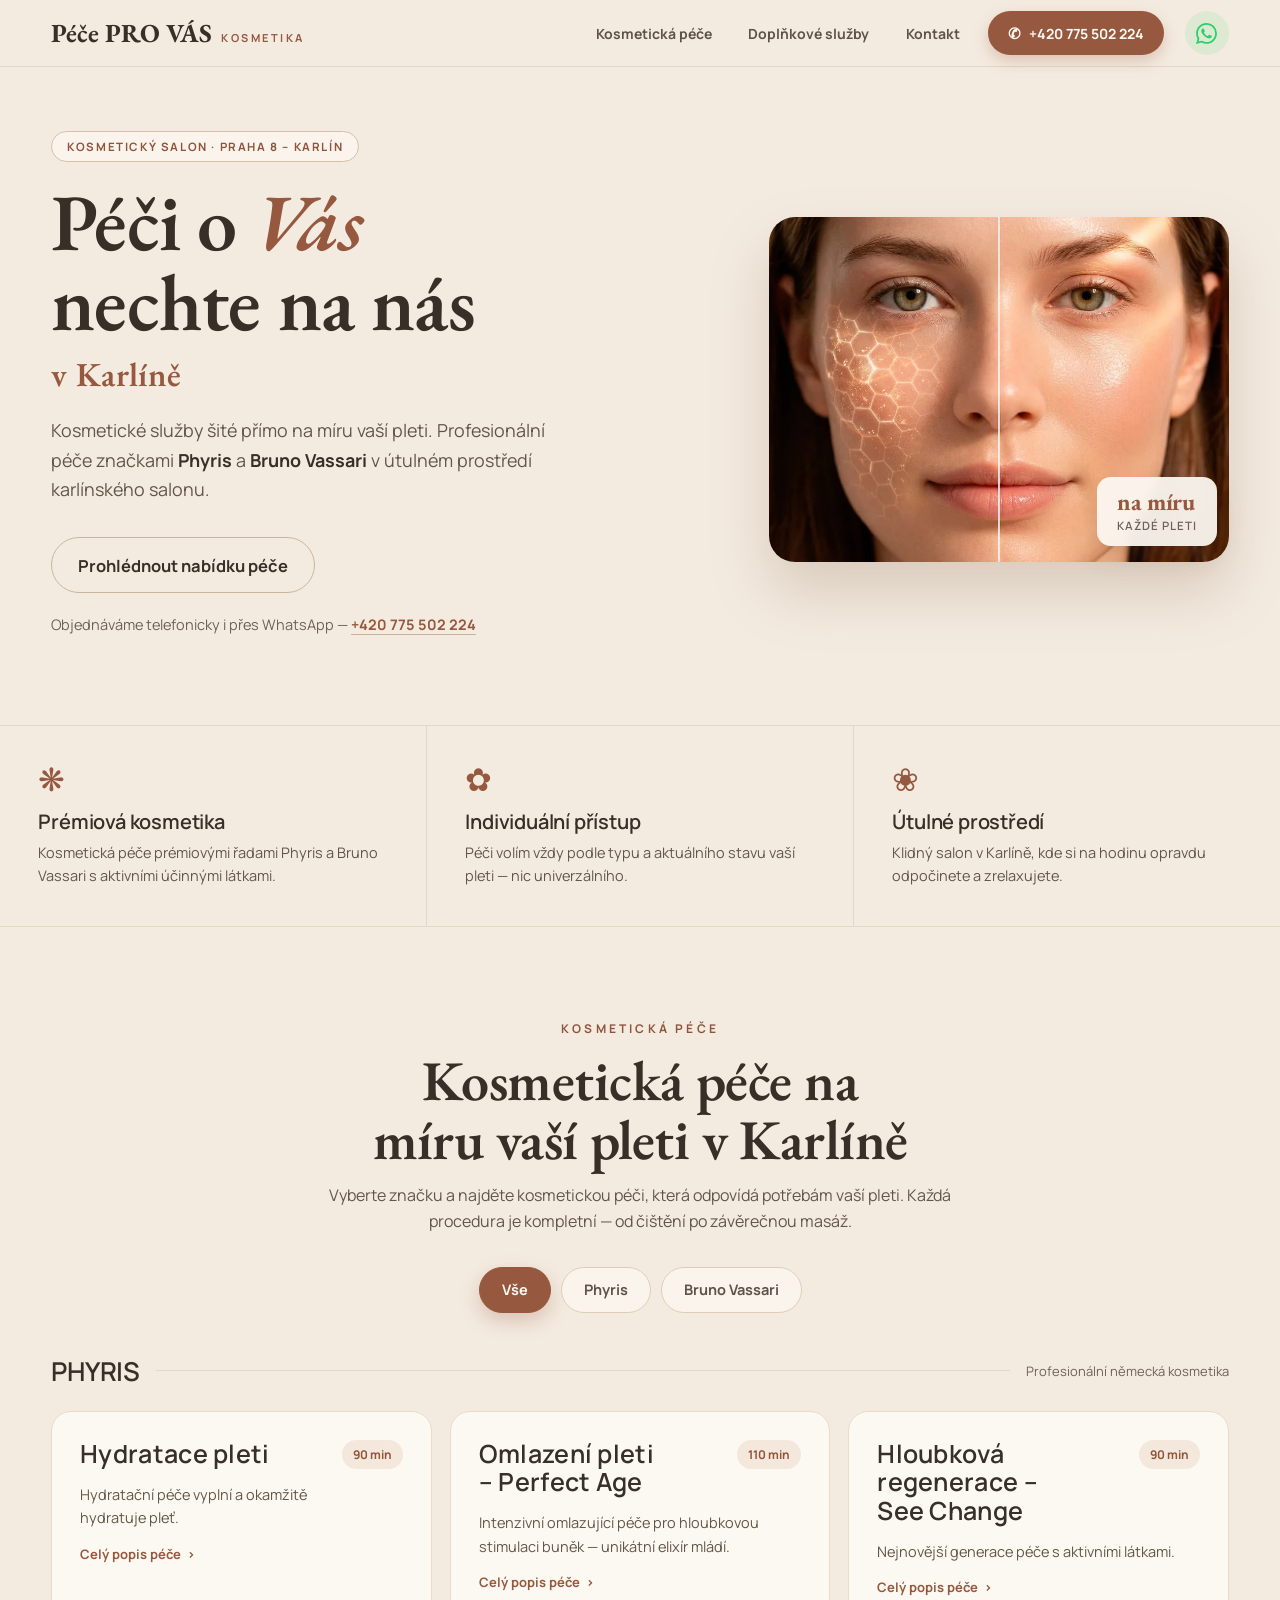
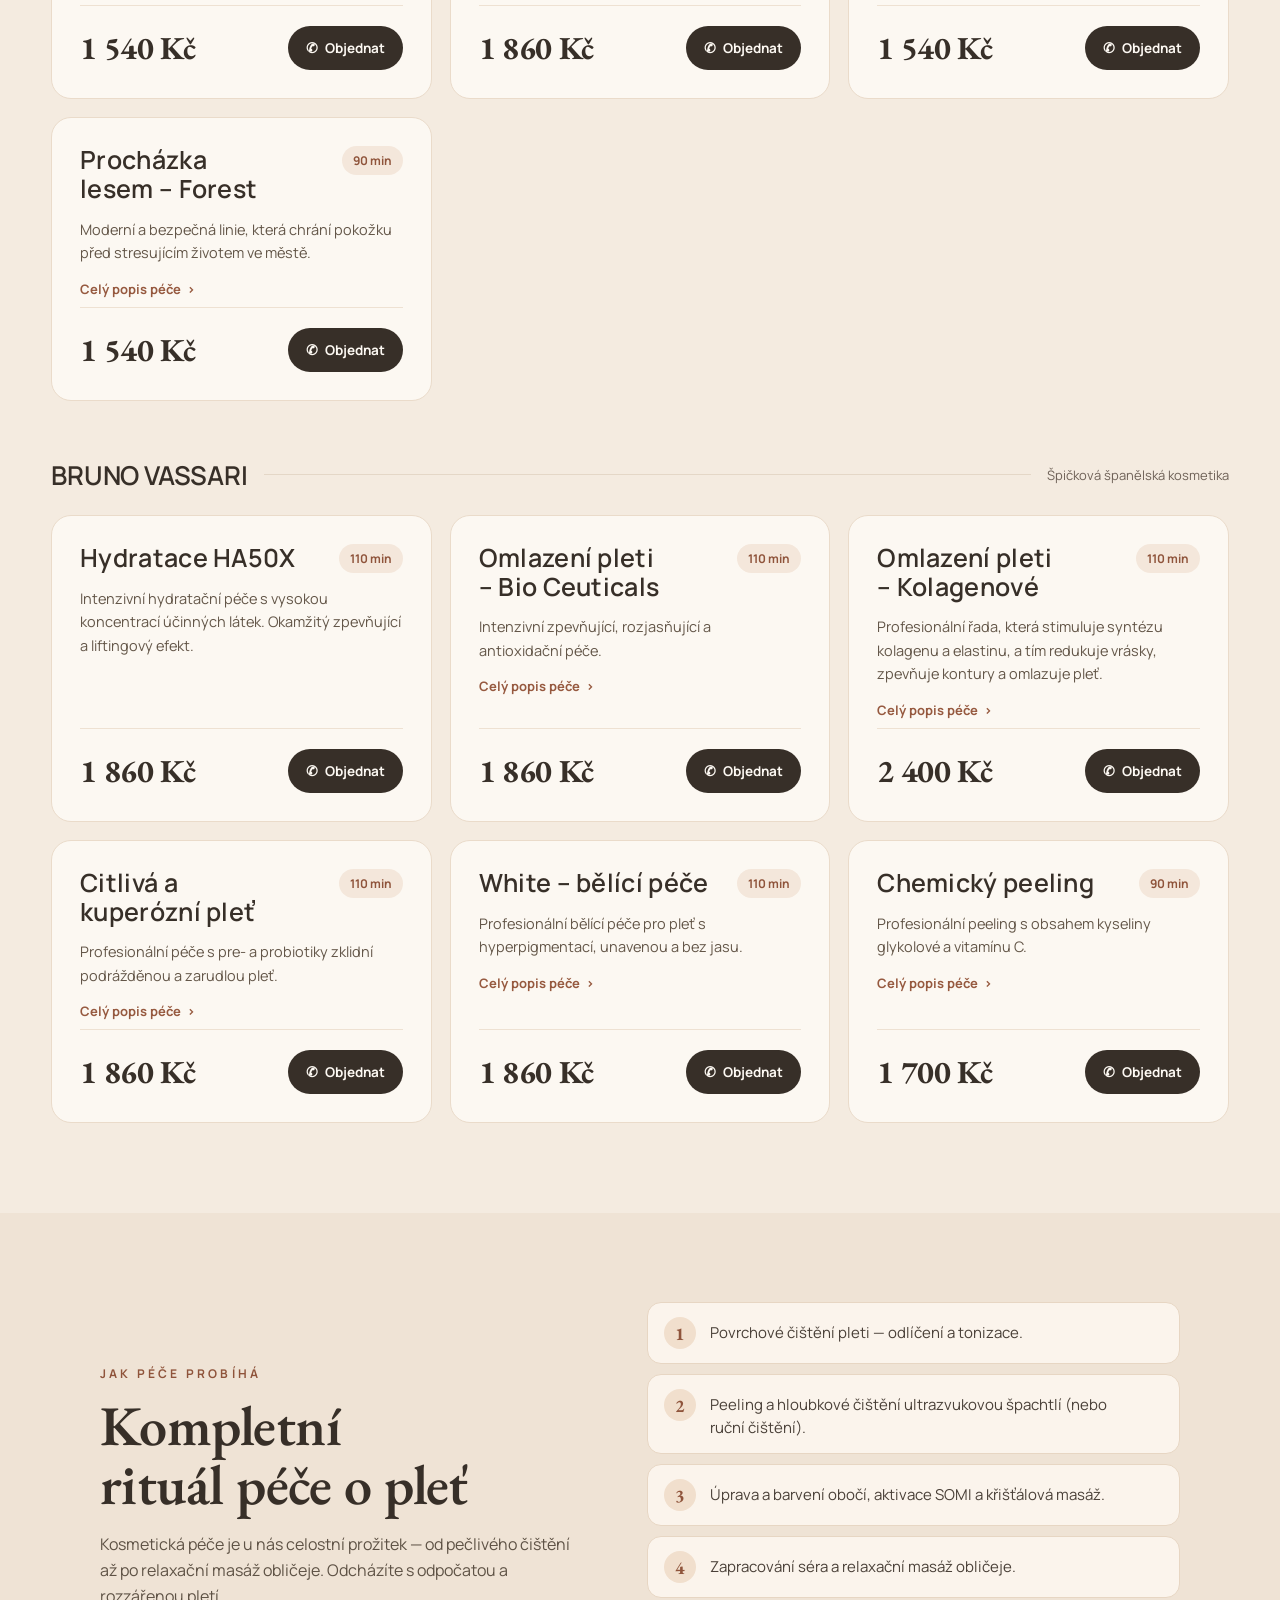
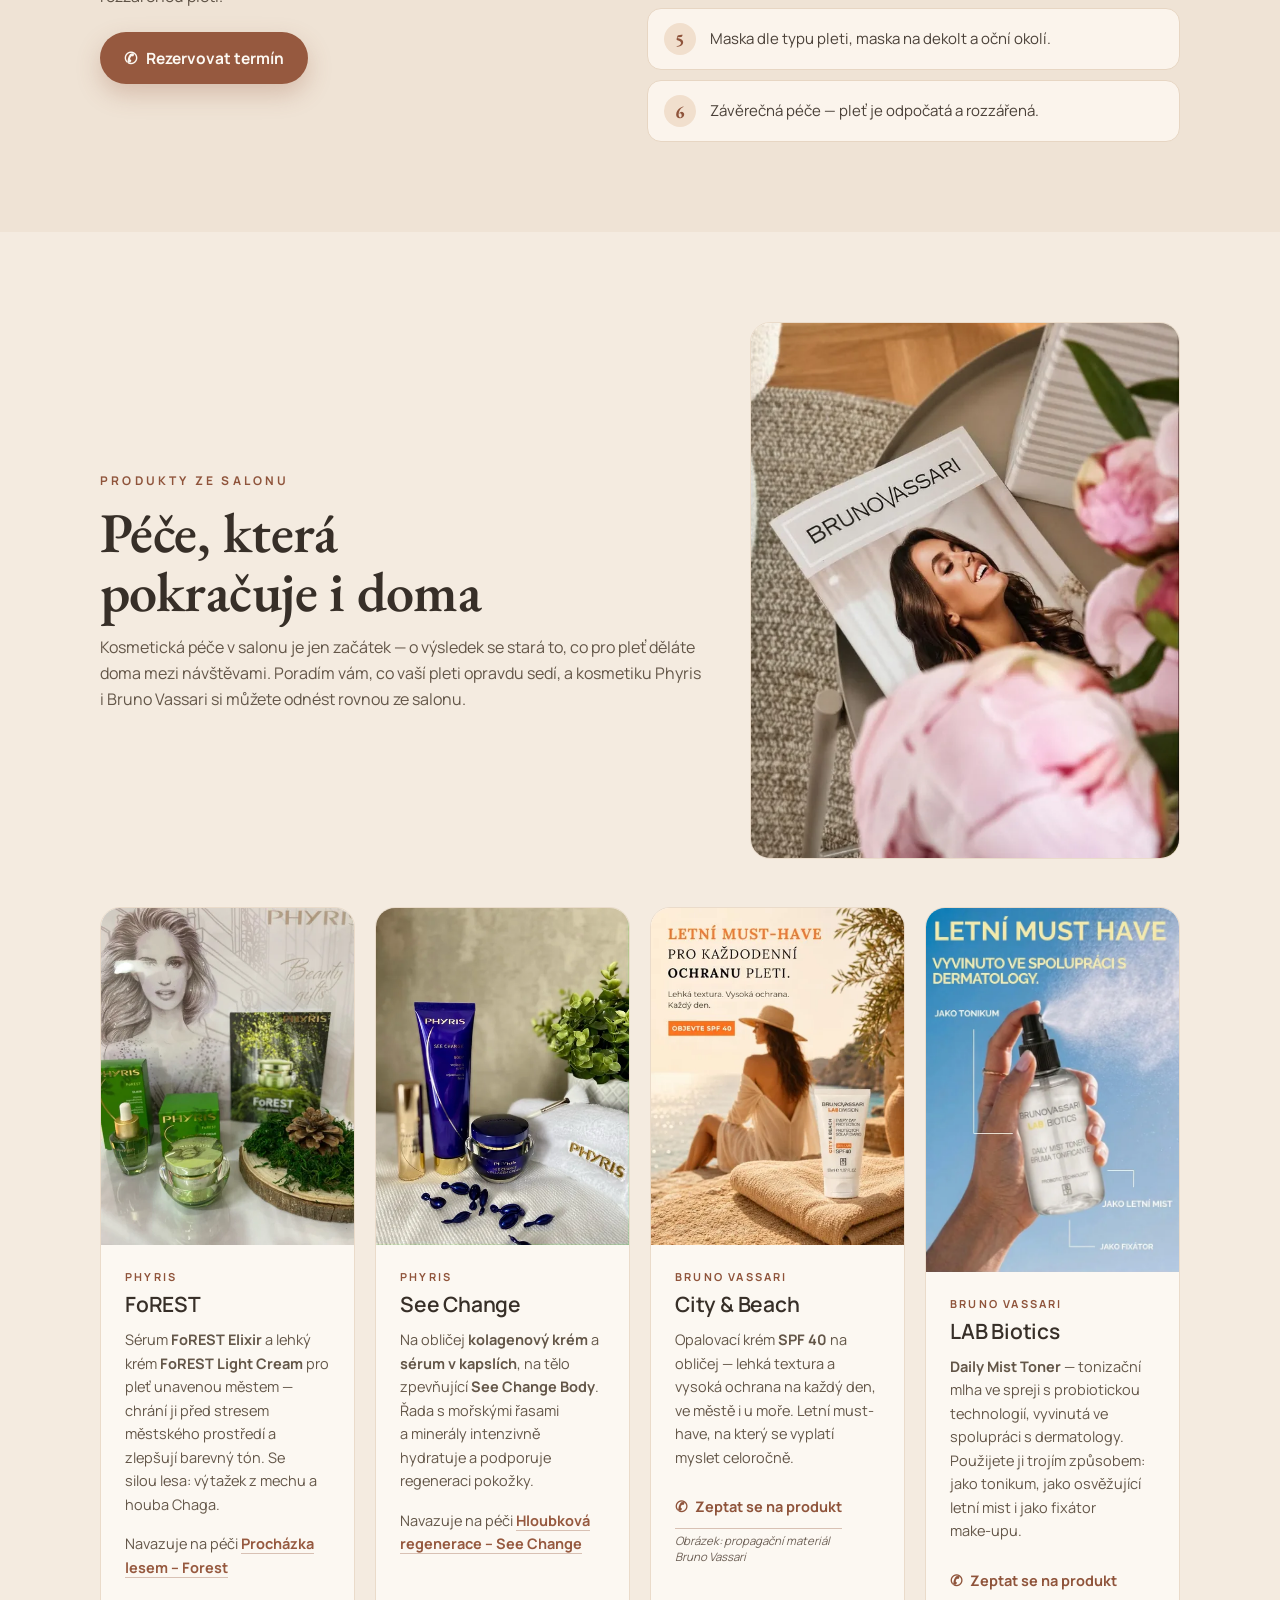
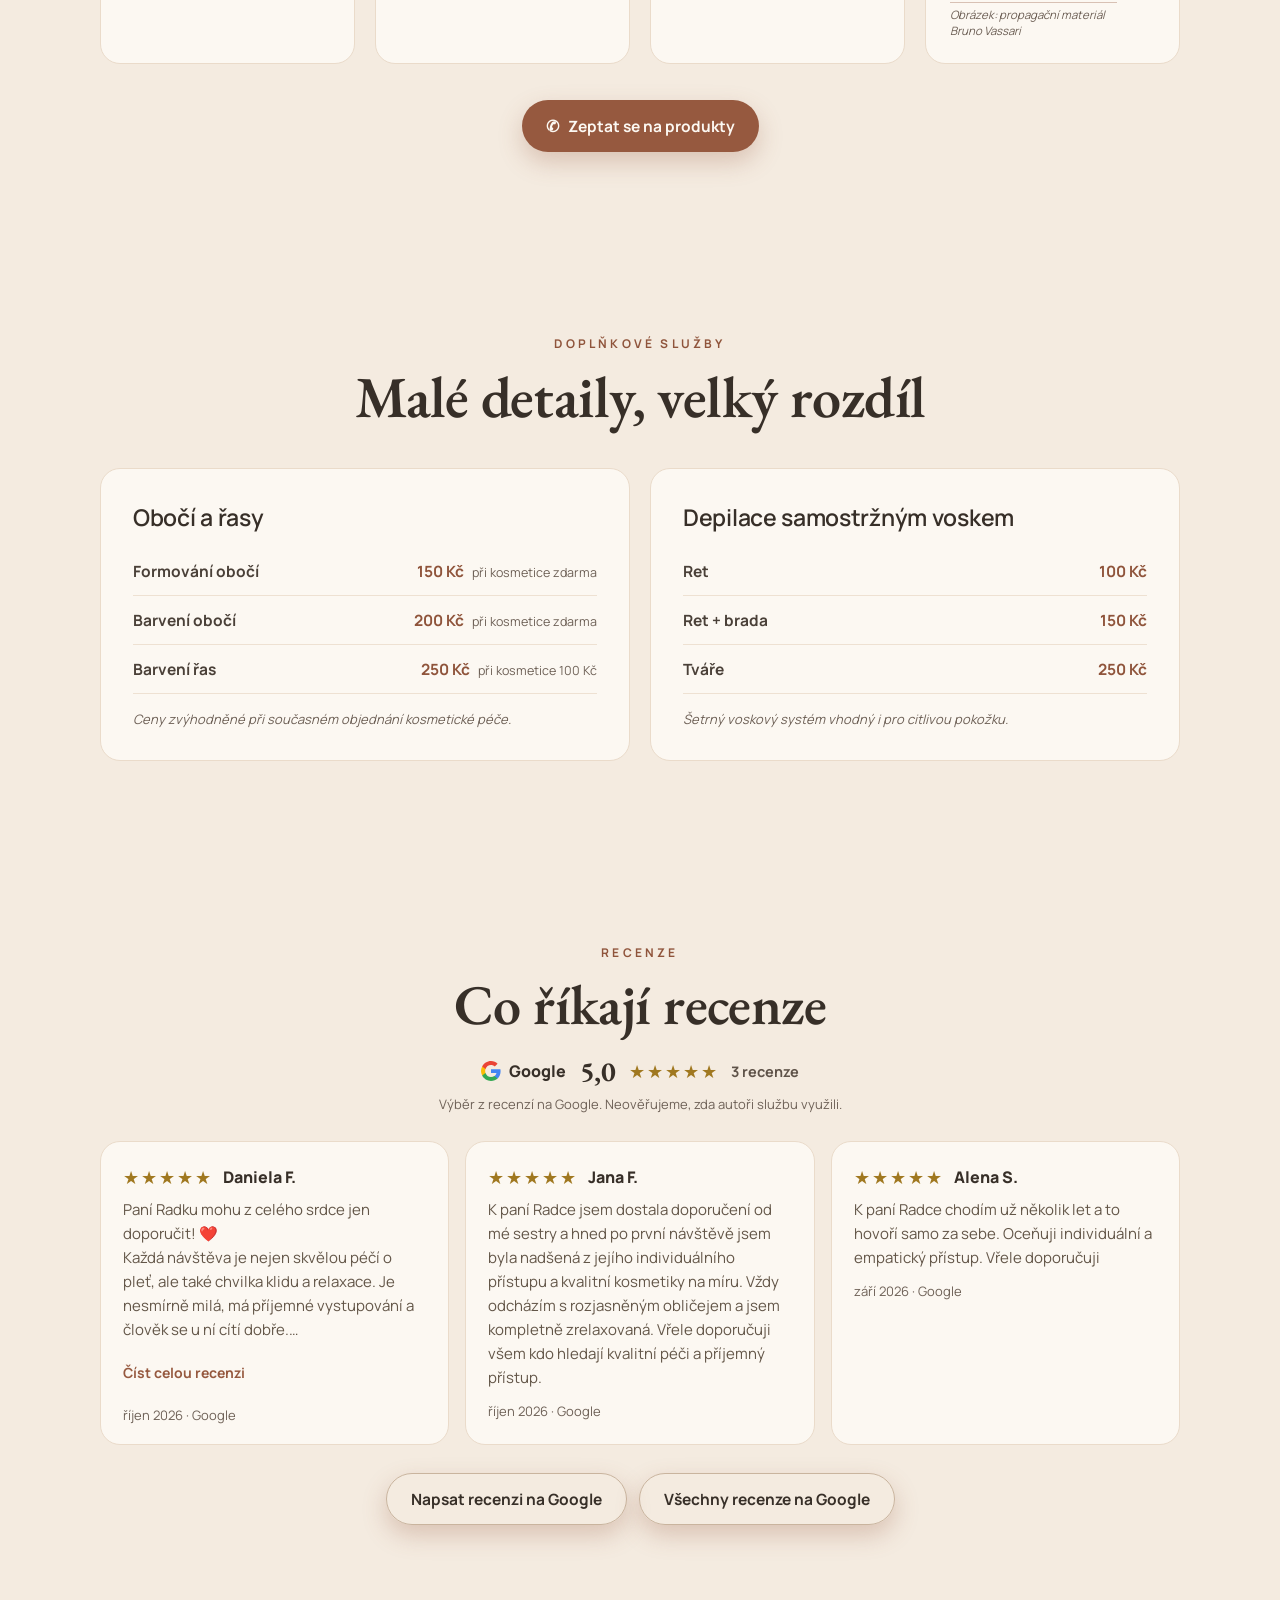
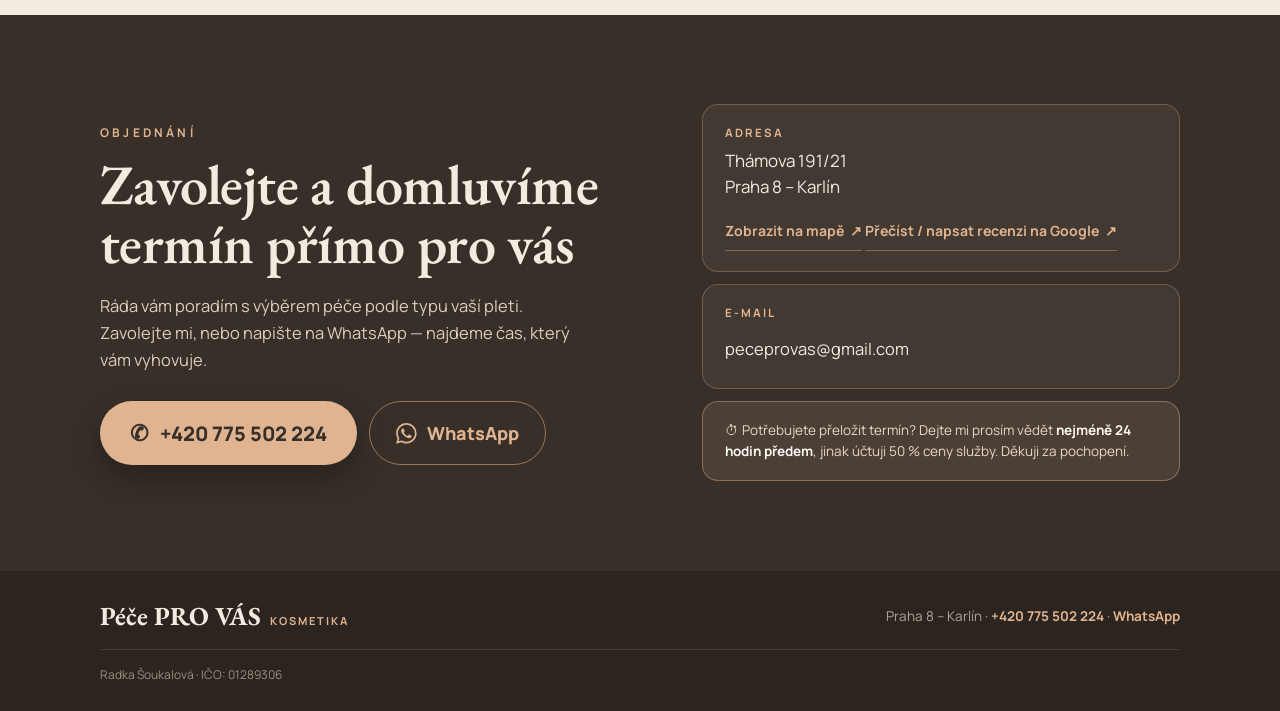
==== nahledy/recenze-info/index.html @ 60ea0691 "Náhled recenze-info: kopie index.html z PR #10 (cesty k fotkám ../../, noindex) Co-authored-by: Radi" ====
<!DOCTYPE html>
<html lang="cs">
<head>
<meta charset="utf-8">
<meta name="viewport" content="width=device-width, initial-scale=1">
<title>Kosmetika Karlín | Péče PRO VÁS – salon Praha 8</title>
<meta name="description" content="Kosmetický salon Péče PRO VÁS v Karlíně, Praha 8. Prémiová kosmetika Phyris a Bruno Vassari, péče o pleť, úprava obočí a řas, depilace. Objednání telefonicky.">
<meta name="robots" content="noindex, nofollow">
<link rel="canonical" href="https://www.peceprovas.cz/">
<meta property="og:type" content="website">
<meta property="og:locale" content="cs_CZ">
<meta property="og:site_name" content="Péče PRO VÁS">
<meta property="og:url" content="https://www.peceprovas.cz/">
<meta property="og:title" content="Kosmetika Karlín | Péče PRO VÁS – salon Praha 8">
<meta property="og:description" content="Kosmetický salon Péče PRO VÁS v Karlíně, Praha 8. Prémiová kosmetika Phyris a Bruno Vassari, péče o pleť, úprava obočí a řas, depilace. Objednání telefonicky.">
<meta property="og:image" content="https://www.peceprovas.cz/og.jpg">
<meta property="og:image:secure_url" content="https://www.peceprovas.cz/og.jpg">
<meta property="og:image:type" content="image/jpeg">
<meta property="og:image:width" content="1200">
<meta property="og:image:height" content="630">
<meta property="og:image:alt" content="Péče PRO VÁS — kosmetický salon v Karlíně, Praha 8. Vpravo kosmetika Phyris See Change.">
<meta name="twitter:card" content="summary_large_image">
<meta name="twitter:title" content="Kosmetika Karlín | Péče PRO VÁS – salon Praha 8">
<meta name="twitter:description" content="Kosmetický salon Péče PRO VÁS v Karlíně, Praha 8. Prémiová kosmetika Phyris a Bruno Vassari, péče o pleť, úprava obočí a řas, depilace. Objednání telefonicky.">
<meta name="twitter:image" content="https://www.peceprovas.cz/og.jpg">
<meta name="twitter:image:alt" content="Péče PRO VÁS — kosmetický salon v Karlíně, Praha 8. Vpravo kosmetika Phyris See Change.">
<link rel="icon" href="/favicon.ico" sizes="any">
<link rel="icon" type="image/png" sizes="32x32" href="/favicon-32.png">
<link rel="icon" type="image/png" sizes="16x16" href="/favicon-16.png">
<link rel="icon" type="image/png" sizes="48x48" href="/icon-48.png">
<link rel="icon" type="image/png" sizes="192x192" href="/icon-192.png">
<link rel="apple-touch-icon" href="/apple-touch-icon.png">
<link rel="manifest" href="/site.webmanifest">
<meta name="theme-color" content="#F4EBE0">
<script type="application/ld+json">
{
  "@context": "https://schema.org",
  "@type": "BeautySalon",
  "@id": "https://www.peceprovas.cz/#salon",
  "name": "Péče PRO VÁS",
  "url": "https://www.peceprovas.cz/",
  "image": "https://www.peceprovas.cz/og.jpg",
  "logo": "https://www.peceprovas.cz/icon-512.png",
  "description": "Kosmetická péče šitá přímo na míru pro Vás. Ke každému zákazníkovi máme individuální přístup a dbáme na konkrétní potřeby.",
  "telephone": "+420775502224",
  "email": "peceprovas@gmail.com",
  "address": {
    "@type": "PostalAddress",
    "streetAddress": "Thámova 191/21",
    "addressLocality": "Praha 8 – Karlín",
    "postalCode": "186 00",
    "addressCountry": "CZ"
  },
  "geo": {
    "@type": "GeoCoordinates",
    "latitude": 50.093635,
    "longitude": 14.451465
  },
  "hasMap": "https://maps.app.goo.gl/9VuxbkKFMu3voxbM8",
  "sameAs": ["https://www.google.com/maps?cid=14859746003574937697"],
  "identifier": {
    "@type": "PropertyValue",
    "propertyID": "IČO",
    "value": "01289306"
  }
}
</script>
<script type="application/ld+json">
{
  "@context": "https://schema.org",
  "@type": "WebSite",
  "@id": "https://www.peceprovas.cz/#web",
  "name": "Péče PRO VÁS",
  "alternateName": ["Péče pro Vás", "peceprovas.cz"],
  "url": "https://www.peceprovas.cz/",
  "inLanguage": "cs"
}
</script>
<link rel="preconnect" href="https://fonts.googleapis.com">
<link rel="preconnect" href="https://fonts.gstatic.com" crossorigin>
<link rel="preload" as="image" type="image/webp" href="../../Fotky/main-800.webp" imagesrcset="../../Fotky/main-800.webp 800w, ../../Fotky/main-1600.webp 1600w" imagesizes="(max-width: 900px) calc(100vw - 32px), 560px">
<link href="https://fonts.googleapis.com/css2?family=EB+Garamond:ital,wght@0,500;0,600;0,700;1,500;1,600&family=Manrope:wght@400;500;600;700;800&display=swap" rel="stylesheet">
<style>
  :root {
    --bg: #F4EBE0;
    --bg-card: #FCF8F2;
    --bg-soft: #FBF4EC;
    --bg-section: #EFE3D5;
    --ink: #372F28;
    --ink-soft: #4A4038;
    --body: #635648;
    --muted: #6E6157;
    --muted-2: #5F5349;
    /* Terakota ztmavená na AA 4.5:1: tlačítka #96593F, drobný text #8F543B. */
    --accent: #96593F;
    --accent-dark: #8F543B;
    --accent-light: #E0B491;
    --line: #E4D7C7;
    --line-card: #EADBCA;
    --line-inner: #EEE1D2;
    --line-strong: #C9B49E;
  }
  * { box-sizing: border-box; }
  html { scroll-behavior: smooth; scroll-padding-top: 92px; }
  body { margin: 0; font-family: 'Manrope', sans-serif; color: var(--ink); background: var(--bg); overflow-x: hidden; }
  ::selection { background: #E7C9B7; color: #372F28; }
  a { color: var(--accent); text-decoration: none; }
  a:hover { color: var(--accent-dark); }
  img { display: block; max-width: 100%; }
  picture { display: block; }
  /* Písmo: nadpisy, ceny a značka EB Garamond, text Manrope (rozhodnutí #11, D1 = C). */
  h1, h2 { font-family: 'EB Garamond', Georgia, serif; }
  h3, h4 { font-family: 'Manrope', sans-serif; font-weight: 700; letter-spacing: -0.01em; }
  a:focus-visible, button:focus-visible, summary:focus-visible { outline: 2px solid var(--accent); outline-offset: 3px; border-radius: 6px; }
  summary { list-style: none; }
  summary::-webkit-details-marker { display: none; }

  @keyframes floatUp { from { opacity: 0; transform: translateY(18px); } to { opacity: 1; transform: translateY(0); } }

  .skip {
    position: absolute; left: -9999px; top: 8px; z-index: 100;
    background: var(--ink); color: var(--bg-card);
    padding: 12px 18px; border-radius: 10px; font-weight: 700; font-size: 14px;
  }
  .skip:focus { left: 12px; color: var(--bg-card); }

  /* ===== Header ===== */
  .topbar {
    position: sticky; top: 0; z-index: 50;
    display: flex; align-items: center; justify-content: space-between; gap: 14px;
    padding: 11px clamp(16px, 4vw, 64px);
    background: rgba(244,235,224,0.92);
    backdrop-filter: blur(12px); -webkit-backdrop-filter: blur(12px);
    border-bottom: 1px solid var(--line);
  }
  .brandmark { display: flex; align-items: baseline; gap: 9px; min-width: 0; }
  .brandmark .name {
    font-family: 'EB Garamond', Georgia, serif; font-size: clamp(19px, 4vw, 22px);
    font-weight: 700; letter-spacing: -0.2px; color: var(--ink); white-space: nowrap;
  }
  .brandmark .tag {
    font-size: 11px; letter-spacing: 2.5px; text-transform: uppercase;
    color: var(--accent); font-weight: 700;
  }

  .nav-desktop { display: flex; align-items: center; gap: clamp(6px, 1.6vw, 22px); }
  .navlink {
    display: inline-flex; align-items: center; min-height: 44px; padding: 0 8px;
    color: var(--muted-2); font-size: 14px; font-weight: 700; white-space: nowrap;
  }
  .navlink:hover { color: var(--accent); }

  .nav-mobile { display: none; align-items: center; gap: 8px; }
  .menu-toggle {
    width: 46px; height: 46px; display: grid; place-items: center;
    border: 1px solid var(--line-strong); border-radius: 14px; cursor: pointer;
    font-size: 17px; color: var(--ink); background: var(--bg-soft);
  }
  .menu-panel {
    position: absolute; right: 0; top: 54px; width: 236px;
    background: var(--bg-card); border: 1px solid var(--line); border-radius: 16px;
    box-shadow: 0 18px 40px rgba(120,85,60,0.22); padding: 8px; display: grid; gap: 2px;
  }
  .menu-panel a {
    display: flex; align-items: center; min-height: 48px; padding: 0 14px;
    border-radius: 11px; color: var(--ink-soft); font-size: 15px; font-weight: 700;
  }
  .menu-panel a:hover { background: #F1E4D6; color: var(--ink-soft); }

  /* ===== Buttons ===== */
  .btn {
    display: inline-flex; align-items: center; justify-content: center;
    border-radius: 100px; font-weight: 700; white-space: nowrap;
    transition: background .2s ease, transform .2s ease, box-shadow .2s ease, color .2s ease;
  }
  .btn-accent { background: var(--accent); color: var(--bg-card); box-shadow: 0 6px 16px rgba(150,89,63,0.28); }
  .btn-accent:hover { background: var(--accent-dark); color: var(--bg-card); }
  .btn-outline { background: transparent; color: var(--ink); border: 1px solid var(--line-strong); }
  .btn-outline:hover { background: var(--bg-section); color: var(--ink); }
  .btn-dark { background: var(--ink); color: var(--bg-card); }
  .btn-dark:hover { background: var(--accent); color: var(--bg-card); }

  .btn-nav { gap: 8px; min-height: 44px; padding: 0 20px; font-size: 14px; }
  /* Dvojice Zavolat + WhatsApp je na desktopu v hlavičce, na mobilu v plovoucí
     liště. Vždy právě jednou — proto v heru zůstává jen odkaz na nabídku. */
  .nav-wa {
    display: inline-flex; align-items: center; justify-content: center;
    width: 44px; height: 44px; border-radius: 50%; color: #25D366;
    background: rgba(37,211,102,0.1); transition: background .2s ease, color .2s ease;
  }
  .nav-wa:hover { background: #25D366; color: #fff; }
  .nav-wa .ico-wa { width: 21px; height: 21px; }
  .btn-call-mobile { gap: 8px; min-height: 46px; padding: 0 18px; font-size: 14.5px; font-weight: 800; box-shadow: none; }
  .btn-hero { gap: 10px; min-height: 56px; padding: 0 28px; font-size: 16.5px; box-shadow: 0 10px 26px rgba(150,89,63,0.32); }
  .btn-hero:hover { transform: translateY(-2px); }
  .btn-hero-ghost { gap: 8px; min-height: 56px; padding: 0 26px; font-size: 16.5px; }
  .btn-book { gap: 7px; min-height: 44px; padding: 0 18px; font-size: 13.5px; }
  .btn-process { gap: 9px; min-height: 52px; padding: 0 24px; font-size: 15.5px; box-shadow: 0 10px 24px rgba(150,89,63,0.28); }

  /* ===== Hero ===== */
  .hero {
    display: flex; flex-wrap: wrap; align-items: center; gap: clamp(28px, 4vw, 60px);
    padding: clamp(30px, 5vw, 80px) clamp(16px, 4vw, 64px) clamp(44px, 6vw, 88px);
  }
  .hero-copy { flex: 1 1 400px; min-width: 0; animation: floatUp 0.8s ease both; }
  .eyebrow-pill {
    display: inline-flex; align-items: center; gap: 8px; padding: 7px 15px;
    border: 1px solid #D8BFA9; border-radius: 100px; background: var(--bg-soft);
    font-size: 11.5px; letter-spacing: 1.6px; text-transform: uppercase;
    color: var(--accent-dark); font-weight: 700;
  }
  /* Barlow je groteska — proti serifu, který tu byl dřív, nese při stejné
     velikosti výrazně víc plochy. Nadpisy proto jdou dolů zhruba o čtvrtinu,
     váha nahoru a prostrkání do minusu, jinak by stránku přeřvaly. */
  .hero-copy h1 {
    font-weight: 500; font-size: clamp(40px, 5.8vw, 72px); line-height: 1.02;
    margin: 20px 0 0; letter-spacing: -0.02em; text-wrap: balance;
  }
  .hero-copy h1 em { font-style: italic; color: var(--accent); }
  .hero-copy h1 .h1-where {
    display: block; margin-top: 12px; font-size: 0.42em; font-weight: 600;
    letter-spacing: 0.01em; line-height: 1.2; color: var(--accent);
  }
  .hero-copy .lede {
    font-size: clamp(16px, 1.4vw, 19px); line-height: 1.65; color: var(--body);
    max-width: 500px; margin: 22px 0 0; text-wrap: pretty;
  }
  .hero-copy .lede strong { color: var(--ink); font-weight: 700; }
  .hero-actions { display: flex; flex-wrap: wrap; gap: 12px; margin-top: 32px; }
  .hero-note { margin-top: 22px; font-size: 14.5px; color: var(--muted); }
  .hero-note a { font-weight: 700; border-bottom: 1px solid rgba(150,89,63,0.4); }

  .hero-media {
    flex: 0 1 460px; min-width: 0; width: 100%; max-width: 560px; margin: 0 auto;
    animation: floatUp 1s ease 0.15s both;
  }
  /* 4/3 matches main.JPG's native 2048×1530 — a before/after split shot must
     not be cropped to portrait or both halves lose their point. */
  .hero-photo {
    position: relative; width: 100%; aspect-ratio: 4/3;
    border-radius: 26px; box-shadow: 0 30px 60px rgba(120,85,60,0.22);
  }
  .hero-photo picture { position: absolute; inset: 0; }
  .hero-photo img { width: 100%; height: 100%; object-fit: cover; border-radius: 26px; }
  /* Bottom-right: on main.JPG the left corner sits over the honeycomb detail
     that distinguishes the "before" half, the right corner only over hair. */
  .hero-badge {
    position: absolute; right: 12px; bottom: 16px;
    background: rgba(252,248,242,0.94);
    backdrop-filter: blur(6px); -webkit-backdrop-filter: blur(6px);
    padding: 13px 20px; border-radius: 14px; box-shadow: 0 10px 26px rgba(120,85,60,0.2);
  }
  .hero-badge .big { font-family: 'EB Garamond', Georgia, serif; font-size: 24px; font-weight: 700; letter-spacing: -0.3px; color: var(--accent); line-height: 1; }
  .hero-badge .small { font-size: 11.5px; color: var(--muted); letter-spacing: 1px; text-transform: uppercase; margin-top: 4px; font-weight: 600; }

  /* ===== Value strip ===== */
  .values {
    display: grid; grid-template-columns: repeat(auto-fit, minmax(min(100%, 250px), 1fr));
    gap: 1px; background: var(--line);
    border-top: 1px solid var(--line); border-bottom: 1px solid var(--line);
  }
  .values > div { background: var(--bg); padding: clamp(24px, 3vw, 38px) clamp(20px, 3vw, 40px); }
  .values .icon { font-family: 'EB Garamond', Georgia, serif; font-size: 32px; color: var(--accent); line-height: 1; }
  .values h3 { font-weight: 600; font-size: 20px; margin: 12px 0 6px; letter-spacing: -0.2px; }
  .values p { font-size: 14.5px; line-height: 1.6; color: var(--body); margin: 0; text-wrap: pretty; }

  /* ===== Sections ===== */
  .section { padding: clamp(48px, 7vw, 96px) clamp(16px, 4vw, 64px); }
  .eyebrow { font-size: 12px; letter-spacing: 2.6px; text-transform: uppercase; color: var(--accent-dark); font-weight: 700; }
  .section-head { text-align: center; max-width: 640px; margin: 0 auto; }
  .section-head h2 {
    font-weight: 500; font-size: clamp(32px, 4.2vw, 52px); margin: 14px 0 12px;
    letter-spacing: -0.02em; line-height: 1.08; text-wrap: balance;
  }
  .section-head p { font-size: 16px; line-height: 1.65; color: var(--body); margin: 0; text-wrap: pretty; }

  .rule-head { display: flex; align-items: center; flex-wrap: wrap; gap: 10px 16px; margin-bottom: 22px; }
  .rule-head h2, .rule-head h3 { margin: 0; }
  .rule-head h3 { font-weight: 600; font-size: clamp(22px, 2.6vw, 26px); letter-spacing: -0.2px; }
  .rule-head .rule { flex: 1 1 40px; height: 1px; background: var(--line); }
  .rule-head .aside { font-size: 13px; color: var(--muted); }

  /* ===== Brand tabs ===== */
  .tabs { display: flex; justify-content: center; gap: 10px; margin: 32px 0 40px; flex-wrap: wrap; }
  .tab {
    font-family: 'Manrope', sans-serif; font-weight: 700; font-size: 14.5px;
    min-height: 46px; padding: 0 22px; border-radius: 100px; cursor: pointer;
    transition: all .2s ease;
    background: var(--bg-soft); color: var(--muted-2); border: 1px solid #E0CDB8; box-shadow: none;
  }
  .tab:hover { background: #F4E7DB; }
  .tab[aria-pressed="true"] {
    background: var(--accent); color: var(--bg-card); border-color: var(--accent);
    box-shadow: 0 8px 20px rgba(150,89,63,0.28);
  }

  /* ===== Treatments ===== */
  .treatments { max-width: 1180px; margin: 0 auto; display: grid; gap: clamp(40px, 5vw, 56px); }
  .cards { display: grid; grid-template-columns: repeat(auto-fill, minmax(min(100%, 320px), 1fr)); gap: 18px; }
  .card {
    background: var(--bg-card); border: 1px solid var(--line-card); border-radius: 20px;
    padding: clamp(20px, 3vw, 28px); display: flex; flex-direction: column;
    transition: transform .25s ease, box-shadow .25s ease;
  }
  .card:hover { transform: translateY(-4px); box-shadow: 0 20px 40px rgba(120,85,60,0.14); }
  .card-top { display: flex; justify-content: space-between; align-items: flex-start; gap: 12px; }
  .card h4 {
    font-weight: 600; font-size: clamp(22px, 2.4vw, 25px); margin: 0;
    line-height: 1.15; letter-spacing: 0.3px; text-wrap: balance;
  }
  .duration {
    flex-shrink: 0; font-size: 12px; font-weight: 700; color: var(--accent-dark);
    background: #F4E7DB; padding: 6px 11px; border-radius: 100px; white-space: nowrap;
  }
  .card .lead { font-size: 14.5px; line-height: 1.62; color: var(--body); margin: 14px 0 0; text-wrap: pretty; }
  .card details { margin-top: 6px; }
  .card details summary {
    display: inline-flex; align-items: center; gap: 6px; cursor: pointer;
    font-size: 13px; font-weight: 700; color: var(--accent); min-height: 36px;
  }
  .card details .rest { font-size: 14.5px; line-height: 1.62; color: var(--body); margin: 2px 0 0; text-wrap: pretty; }
  .card-foot {
    display: flex; align-items: center; flex-wrap: wrap; justify-content: space-between;
    gap: 12px; margin-top: auto; padding-top: 20px; border-top: 1px solid var(--line-inner);
  }
  .price { font-family: 'EB Garamond', Georgia, serif; font-size: 28px; font-weight: 600; letter-spacing: -0.02em; color: var(--ink); }

  /* ===== Process ===== */
  .process { background: var(--bg-section); padding: clamp(48px, 7vw, 92px) clamp(16px, 4vw, 64px); }
  .process-inner { max-width: 1080px; margin: 0 auto; display: flex; flex-wrap: wrap; gap: clamp(28px, 5vw, 70px); align-items: center; }
  .process-copy { flex: 1 1 330px; min-width: 0; }
  .process-copy h2 { font-weight: 500; font-size: clamp(32px, 4vw, 48px); margin: 14px 0 16px; letter-spacing: -0.02em; line-height: 1.08; text-wrap: balance; }
  .process-copy p { font-size: 16px; line-height: 1.65; color: #5E5245; margin: 0 0 22px; text-wrap: pretty; }
  .steps { flex: 1 1 380px; min-width: 0; display: grid; gap: 10px; margin: 0; padding: 0; list-style: none; }
  .steps li {
    display: flex; gap: 14px; align-items: flex-start;
    background: var(--bg-soft); border: 1px solid #E7D6C3; border-radius: 14px; padding: 14px 16px;
  }
  .steps .n {
    flex-shrink: 0; width: 32px; height: 32px; display: grid; place-items: center;
    border-radius: 50%; background: #F1DFCD; color: var(--accent-dark);
    font-family: 'EB Garamond', Georgia, serif; font-size: 18px; font-weight: 700;
  }
  .steps .text { font-size: 15px; line-height: 1.5; color: var(--ink-soft); padding-top: 5px; text-wrap: pretty; }

  /* ===== Produkty ===== */
  .products-head {
    max-width: 1080px; margin: 0 auto clamp(32px, 4vw, 48px);
    display: grid; grid-template-columns: minmax(0, 1.4fr) minmax(0, 1fr);
    gap: clamp(24px, 4vw, 48px); align-items: center;
  }
  .products-head .section-head { text-align: left; margin: 0; max-width: none; }
  .products-photo {
    margin: 0; border-radius: 20px; overflow: hidden; aspect-ratio: 4/5;
    border: 1px solid var(--line-card); background: var(--bg-soft);
  }
  .products-photo { position: relative; }
  .products-photo picture { position: absolute; inset: 0; }
  .products-photo img { width: 100%; height: 100%; object-fit: cover; object-position: 50% 30%; }
  @media (max-width: 860px) {
    .products-head { grid-template-columns: 1fr; }
    .products-head .section-head { text-align: center; max-width: 640px; margin: 0 auto; }
    .products-photo { max-width: 380px; margin: 0 auto; aspect-ratio: 3/2; }
  }
  .products {
    max-width: 1080px; margin: 0 auto;
    display: grid; grid-template-columns: repeat(auto-fit, minmax(min(100%, 240px), 1fr)); gap: 20px;
  }
  .rail-hint { display: none; }
  .product-card {
    background: var(--bg-card); border: 1px solid var(--line-card); border-radius: 20px;
    overflow: hidden; display: flex; flex-direction: column;
    transition: transform .25s ease, box-shadow .25s ease;
  }
  .product-card:hover { transform: translateY(-4px); box-shadow: 0 20px 40px rgba(120,85,60,0.14); }
  /* The Phyris and SPF shots are natively 3:4 (900×1200 and 600×800), so cover
     crops nothing — the SPF banner's baked-in text stays whole. The LAB Biotics
     banner is 1062×1527, so it gets its own ratio for the same reason. */
  .product-shot { position: relative; width: 100%; aspect-ratio: 3/4; background: var(--bg-soft); }
  .product-shot picture { position: absolute; inset: 0; }
  .product-shot-tall { aspect-ratio: 1062 / 1527; }
  .product-shot img { width: 100%; height: 100%; object-fit: cover; }
  .product-body { padding: clamp(18px, 2.4vw, 24px); display: flex; flex-direction: column; flex: 1; }
  .product-brand {
    display: block; font-size: 11px; letter-spacing: 2.2px; text-transform: uppercase;
    color: var(--accent-dark); font-weight: 700; margin-bottom: 6px;
  }
  .product-body h3 { font-weight: 600; font-size: 21px; margin: 0 0 10px; letter-spacing: -0.2px; text-wrap: balance; }
  .product-body p { font-size: 14.5px; line-height: 1.62; color: var(--body); margin: 0; text-wrap: pretty; }
  .product-rel {
    margin-top: auto; padding-top: 16px; font-size: 13px; color: var(--muted);
  }
  .product-rel a { font-weight: 700; border-bottom: 1px solid rgba(150,89,63,0.35); }
  /* Bannery Bruno Vassari mají natištěné neklikatelné tlačítko „OBJEVTE SPF 40".
     Tenhle odkaz je jeho pravdivý protějšek — vypadá jako akce a akcí je. */
  .product-ask {
    display: inline-flex; align-items: center; gap: 7px; min-height: 44px;
    color: var(--accent-dark); border-bottom: 0;
  }
  .product-ask:hover { color: var(--accent); }
  /* Dva snímky jsou hotové reklamy značky s vlastní vysázenou typografií včetně
     natištěného tlačítka. Přiznaný původ z nich dělá citaci cizího materiálu —
     bez něj web vydává cizí grafiku i její neklikatelné tlačítko za své. */
  .product-note {
    display: block; margin-top: 4px; font-size: 11.5px; line-height: 1.4;
    color: var(--muted); font-style: italic;
  }
  .products-cta { display: flex; justify-content: center; margin-top: 36px; }

  /* ===== Produkty na mobilu =====
     Do 700 px se z mřížky stává vodorovná lišta se snapem. Důvod: ve sloupci
     měly čtyři karty 2 850 px (4,5 obrazovky) a fotka katalogu splývala
     s produkty do jedné řady snímků. Karta je 72 % šířky ≈ 270 px, tedy skoro
     přesně desktopových 255 px — proporce zůstávají, mění se jen směr čtení.
     Následující karta vykukuje, aby bylo poznat, že se dá posouvat. */
  @media (max-width: 700px) {
    .products {
      display: flex; gap: 14px; max-width: none;
      overflow-x: auto; overflow-y: hidden; overscroll-behavior-x: contain;
      scroll-snap-type: x mandatory; -webkit-overflow-scrolling: touch;
      scrollbar-width: none;
      margin-inline: calc(clamp(16px, 4vw, 64px) * -1);
      padding: 4px clamp(16px, 4vw, 64px) 6px;
      scroll-padding-inline: clamp(16px, 4vw, 64px);
    }
    .products::-webkit-scrollbar { display: none; }
    /* Spodní hranice drží kartu čitelnou i na 320px displeji, kde by samotných
       72 % dalo jen 197 px a vysázený text na bannerech by se srazil. */
    .product-card { flex: 0 0 max(72%, 215px); scroll-snap-align: start; }
    .product-card:hover { transform: none; box-shadow: none; }

    .rail-hint { display: flex; justify-content: center; margin: 6px 0 0; }
    .rail-dots { display: flex; }
    /* Tečka je 7px, ale klikací plocha 25×35px — kdyby vypadala jako ovládání
       a nešla zmáčknout, byla by to stejná lež jako natištěné tlačítko na banneru. */
    .rail-dots button {
      appearance: none; -webkit-appearance: none; background: none; border: 0;
      padding: 18px 9px; cursor: pointer; display: grid; place-items: center;
    }
    .rail-dots button::before {
      content: ''; display: block; width: 7px; height: 7px; border-radius: 50%;
      background: var(--line-strong); transition: background .2s ease, transform .2s ease;
    }
    .rail-dots button[aria-current="true"]::before { background: var(--accent); transform: scale(1.3); }

    /* Fotka katalogu jde na mobilu do kraje a dostane popisek — tím je zřejmé,
       že je to prostředí salonu, ne pátý produkt v řadě. */
    .products-photo {
      max-width: none; margin-inline: calc(clamp(16px, 4vw, 64px) * -1);
      aspect-ratio: 16/10; border-radius: 0; border-left: 0; border-right: 0;
    }
    .products-head { margin-bottom: clamp(26px, 5vw, 36px); }
  }

  /* ===== Doplňkové služby ===== */
  .extras { max-width: 1080px; margin: 0 auto; display: grid; grid-template-columns: repeat(auto-fit, minmax(min(100%, 320px), 1fr)); gap: 20px; }
  .extras > div { background: var(--bg-card); border: 1px solid var(--line-card); border-radius: 20px; padding: clamp(22px, 3vw, 32px); }
  .extras h3 { font-weight: 600; font-size: 23px; margin: 0 0 14px; letter-spacing: -0.3px; text-wrap: balance; }
  .row {
    display: flex; justify-content: space-between; align-items: baseline; flex-wrap: wrap;
    gap: 4px 14px; padding: 13px 0; border-bottom: 1px solid var(--line-inner);
  }
  .row .label { font-size: 15.5px; color: var(--ink-soft); font-weight: 700; }
  .row .val { display: flex; align-items: baseline; gap: 8px; flex-wrap: wrap; }
  .row .amount { font-size: 15.5px; color: var(--accent-dark); font-weight: 700; white-space: nowrap; }
  .row .note { font-size: 12.5px; color: var(--muted); }
  .extras .fineprint { font-size: 13px; color: var(--muted); margin: 16px 0 0; font-style: italic; }

  /* ===== Contact ===== */
  .contact { background: var(--ink); color: var(--bg); padding: clamp(50px, 7vw, 96px) clamp(16px, 4vw, 64px); }
  .contact-inner { max-width: 1080px; margin: 0 auto; display: flex; flex-wrap: wrap; gap: clamp(30px, 5vw, 64px); align-items: center; }
  .contact-copy { flex: 1 1 360px; min-width: 0; }
  .contact .eyebrow { color: var(--accent-light); }
  .contact-copy h2 {
    font-weight: 500; font-size: clamp(32px, 4.4vw, 56px); margin: 14px 0 18px;
    line-height: 1.08; letter-spacing: -0.02em; text-wrap: balance;
  }
  .contact-copy p { font-size: 16.5px; line-height: 1.65; color: #DCCEBF; max-width: 480px; margin: 0 0 28px; text-wrap: pretty; }
  .btn-phone {
    gap: 12px; min-height: 64px; padding: 0 30px; font-weight: 800;
    font-size: clamp(18px, 4vw, 20px); background: var(--accent-light); color: var(--ink);
    box-shadow: 0 12px 30px rgba(0,0,0,0.3);
  }
  .btn-phone:hover { background: #EFC9AC; color: var(--ink); transform: translateY(-2px); }
  .contact-cards { flex: 1 1 300px; min-width: 0; display: grid; gap: 12px; }
  .contact-card {
    background: rgba(255,255,255,0.05); border: 1px solid rgba(224,180,145,0.3);
    border-radius: 16px; padding: 20px 22px;
  }
  .contact-card .k {
    font-size: 11.5px; letter-spacing: 2px; text-transform: uppercase;
    color: var(--accent-light); font-weight: 700; margin-bottom: 8px;
  }
  .contact-card .v { font-size: 17px; line-height: 1.5; color: var(--bg); }
  .contact-card .maplink {
    display: inline-flex; align-items: center; gap: 6px; margin-top: 12px; min-height: 40px;
    font-size: 14px; font-weight: 700; color: var(--accent-light);
    border-bottom: 1px solid rgba(224,180,145,0.4);
  }
  .contact-card .maplink:hover { color: var(--bg); }
  .contact-card .mail {
    display: inline-flex; align-items: center; min-height: 40px;
    font-size: 16.5px; color: var(--bg); word-break: break-word;
  }
  .contact-card .mail:hover { color: var(--accent-light); }
  .contact-note {
    background: rgba(224,180,145,0.12); border: 1px solid rgba(224,180,145,0.42);
    border-radius: 16px; padding: 18px 22px;
    font-size: 13.5px; line-height: 1.55; color: #E9D8C7; text-wrap: pretty;
  }
  .contact-note strong { color: var(--bg-card); }

  /* ===== Footer ===== */
  footer { background: #2C251F; color: #B3A493; padding: 28px clamp(16px, 4vw, 64px); }
  .footer-inner {
    max-width: 1080px; margin: 0 auto; display: flex; flex-wrap: wrap;
    gap: 12px 20px; align-items: center; justify-content: space-between;
  }
  .footer-inner .name { font-family: 'EB Garamond', Georgia, serif; font-size: 19px; font-weight: 700; letter-spacing: -0.2px; color: var(--bg); }
  .footer-inner .tag { font-size: 11px; letter-spacing: 2px; text-transform: uppercase; color: var(--accent-light); font-weight: 700; }
  .footer-meta { font-size: 13.5px; color: #B3A493; }
  .footer-meta a { color: var(--accent-light); font-weight: 700; }
  .footer-legal {
    max-width: 1080px; margin: 16px auto 0; padding-top: 16px;
    border-top: 1px solid rgba(179,164,147,0.2);
    font-size: 12px; color: #9C8E80;
  }

  /* Recenze — sekce je v HTML skrytá, dokud skript nedostane položky v RECENZE. */
  .reviews[hidden] { display: none !important; }
  .review-summary {
    display: flex; align-items: center; justify-content: center; flex-wrap: wrap;
    gap: 10px 14px; margin-top: 22px;
  }
  .g-mark { display: inline-flex; align-items: center; gap: 8px; font-weight: 800; color: var(--ink); font-size: 16px; }
  .g-mark svg { width: 20px; height: 20px; display: block; }
  .review-score { font-family: 'EB Garamond', Georgia, serif; font-size: 28px; font-weight: 700; letter-spacing: -0.4px; line-height: 1; }
  .review-count { font-size: 14.5px; font-weight: 700; color: var(--muted-2); }
  .stars { display: inline-flex; gap: 2px; line-height: 1; }
  .stars .star { color: #D9CBBC; font-size: 18px; }
  .stars .star.on { color: #A07820; }
  .review-cards {
    display: flex; flex-wrap: wrap; justify-content: center; gap: 16px;
    max-width: 1080px; margin: 28px auto 0;
  }
  .review-card {
    flex: 1 1 300px; max-width: 520px;
    display: flex; gap: 14px; text-align: left;
    background: var(--bg-card); border: 1px solid var(--line-card); border-radius: 20px;
    padding: 20px 22px;
  }
  .review-body { min-width: 0; }
  .review-meta { display: flex; align-items: center; flex-wrap: wrap; gap: 8px 12px; margin-top: 4px; }
  .review-name { font-weight: 800; font-size: 16px; color: var(--ink); }
  .review-sign { margin: 12px 0 0; font-size: 13px; color: var(--muted); }
  .review-text { margin: 10px 0 0; font-size: 15px; line-height: 1.6; color: var(--body); text-wrap: pretty; white-space: pre-line; }
  .review-text.is-clamped { display: -webkit-box; -webkit-line-clamp: 6; -webkit-box-orient: vertical; overflow: hidden; }
  .review-more {
    margin-top: 8px; padding: 0; border: 0; background: none; cursor: pointer;
    font: inherit; font-size: 14px; font-weight: 700; color: var(--accent);
    min-height: 44px;
  }
  .review-more:hover { color: var(--accent-dark); }
  .reviews-note { text-align: center; margin: 10px 0 0; font-size: 13px; color: var(--muted); }
  .reviews-more { display: flex; flex-wrap: wrap; justify-content: center; gap: 12px; margin: 28px 0 0; }

  /* ===== WhatsApp ===== */
  .ico-wa { width: 1.15em; height: 1.15em; flex-shrink: 0; }
  .contact-actions { display: flex; flex-wrap: wrap; gap: 12px; align-items: center; }
  .btn-whatsapp {
    gap: 10px; min-height: 64px; padding: 0 26px; font-weight: 800;
    font-size: clamp(16px, 3.4vw, 18px);
    background: transparent; color: var(--accent-light);
    border: 1px solid rgba(224,180,145,0.55);
  }
  .btn-whatsapp:hover { background: rgba(224,180,145,0.14); color: var(--bg); }

  /* ===== Floating mobile CTA ===== */
  .floating-bar {
    position: fixed; bottom: 18px; left: 16px; right: 16px; z-index: 60;
    display: flex; gap: 10px;
  }
  .floating-call {
    flex: 1 1 auto; min-width: 0;
    display: inline-flex; align-items: center; justify-content: center; gap: 10px;
    min-height: 56px; background: var(--accent); color: var(--bg-card);
    border-radius: 100px; font-weight: 800; font-size: 16.5px;
    box-shadow: 0 12px 30px rgba(120,85,60,0.45);
  }
  .floating-call:hover { background: var(--accent-dark); color: var(--bg-card); }
  .floating-wa {
    flex: 0 0 56px; width: 56px; min-height: 56px;
    display: inline-flex; align-items: center; justify-content: center;
    background: #25D366; color: #fff; border-radius: 100px; font-size: 24px;
    box-shadow: 0 12px 30px rgba(37,211,102,0.42);
  }
  .floating-wa:hover { background: #1EBE5A; color: #fff; }

  /* Hamburger až do 1000 px. Původní hranice byla 860 px, jenže dvouslovný
     popisek "Kosmetická péče" se v menu mezi 861–1000 px lámal na dva řádky;
     samotný nowrap by zase natlačil nav na tag "KOSMETIKA" (kolize 23 px). */
  @media (max-width: 1000px) {
    .nav-desktop { display: none; }
    .nav-mobile { display: flex; }
    footer { padding-bottom: 104px; }
    /* Na mobilu drží dvojici Zavolat + WhatsApp plovoucí lišta dole, na dosah
       palce. Tlačítko v hlavičce dělalo totéž — na první obrazovce tak byly
       čtyři způsoby, jak zavolat. Zůstávají dva. */
    .btn-call-mobile { display: none; }
  }
  @media (min-width: 1001px) {
    .floating-bar { display: none; }
  }
  /* Below ~430px the "Kosmetika" tag no longer fits beside the call button
     and slides under it — drop it, the wordmark alone still reads. */
  @media (max-width: 430px) {
    .topbar .brandmark .tag { display: none; }
  }
  /* Pod ~360 px (iPhone SE apod.) přerůstal wordmark pod tlačítko "Zavolat"
     o ~20 px. Zmenšení písma a odsazení tlačítka vejde obojí vedle sebe. */
  @media (max-width: 360px) {
    .topbar .brandmark .name { font-size: 19px; }
    .btn-call-mobile { padding: 0 14px; font-size: 14px; }
  }
  @media (prefers-reduced-motion: reduce) {
    html { scroll-behavior: auto; }
    *, *::before, *::after {
      animation-duration: .01ms !important; animation-iteration-count: 1 !important;
      transition-duration: .01ms !important;
    }
  }

  /* Písmo C: větší nadpisy (Garamond je užší než Fraunces). */
  .hero-copy h1 { font-weight: 600; letter-spacing: -0.01em; font-size: clamp(42px, 6.8vw, 80px); line-height: 1.0; }
  .section-head h2, .process-copy h2, .contact-copy h2 { font-weight: 600; letter-spacing: -0.01em; font-size: clamp(34px, 4.8vw, 56px); line-height: 1.05; }
  .brandmark .name, .footer-inner .name { font-size: clamp(22px, 4.4vw, 26px); font-weight: 700; letter-spacing: 0; }
  .price { font-size: 32px; font-weight: 700; }
  .eyebrow { letter-spacing: 3.2px; }
</style>
</head>
<body>

<a class="skip" href="#kosmeticka-pece">Přejít na kosmetickou péči</a>

<!-- ===== TOP BAR ===== -->
<header class="topbar">
  <a class="brandmark" href="#top">
    <span class="name">Péče PRO VÁS</span>
    <span class="tag">Kosmetika</span>
  </a>

  <nav class="nav-desktop">
    <a class="navlink" href="#kosmeticka-pece">Kosmetická péče</a>
    <a class="navlink" href="#doplnky">Doplňkové služby</a>
    <a class="navlink" href="#kontakt">Kontakt</a>
    <a class="btn btn-accent btn-nav" href="tel:+420775502224" aria-label="Zavolat na +420 775 502 224">
      <span aria-hidden="true" style="font-size: 15px;">✆</span>+420 775 502 224
    </a>
    <a class="nav-wa" href="https://wa.me/420775502224" target="_blank" rel="noopener" aria-label="Napsat na WhatsApp číslo +420 775 502 224">
      <svg class="ico-wa" viewBox="0 0 24 24" fill="currentColor" aria-hidden="true"><path d="M17.472 14.382c-.297-.149-1.758-.867-2.03-.967-.273-.099-.471-.148-.67.15-.197.297-.767.966-.94 1.164-.173.199-.347.223-.644.075-.297-.15-1.255-.463-2.39-1.475-.883-.788-1.48-1.761-1.653-2.059-.173-.297-.018-.458.13-.606.134-.133.298-.347.446-.52.149-.174.198-.298.298-.497.099-.198.05-.371-.025-.52-.075-.149-.669-1.612-.916-2.207-.242-.579-.487-.5-.669-.51a12.8 12.8 0 0 0-.57-.01c-.198 0-.52.074-.792.372-.272.297-1.04 1.016-1.04 2.479 0 1.462 1.065 2.875 1.213 3.074.149.198 2.096 3.2 5.077 4.487.709.306 1.262.489 1.694.625.712.227 1.36.195 1.871.118.571-.085 1.758-.719 2.006-1.413.248-.694.248-1.289.173-1.413-.074-.124-.272-.198-.57-.347m-5.421 7.403h-.004a9.87 9.87 0 0 1-5.031-1.378l-.361-.214-3.741.982.998-3.648-.235-.374a9.86 9.86 0 0 1-1.51-5.26c.001-5.45 4.436-9.884 9.888-9.884 2.64 0 5.122 1.03 6.988 2.898a9.825 9.825 0 0 1 2.893 6.994c-.003 5.45-4.437 9.884-9.885 9.884m8.413-18.297A11.815 11.815 0 0 0 12.05 0C5.495 0 .16 5.335.157 11.892c0 2.096.547 4.142 1.588 5.945L.057 24l6.305-1.654a11.882 11.882 0 0 0 5.683 1.448h.005c6.554 0 11.89-5.335 11.893-11.893A11.821 11.821 0 0 0 20.464 3.488"/></svg>
    </a>
  </nav>

  <div class="nav-mobile">
    <a class="btn btn-accent btn-call-mobile" href="tel:+420775502224" aria-label="Zavolat na +420 775 502 224">
      <span aria-hidden="true" style="font-size: 16px;">✆</span>Zavolat
    </a>
    <details style="position: relative;">
      <summary class="menu-toggle" aria-label="Otevřít menu">☰</summary>
      <div class="menu-panel">
        <a href="#kosmeticka-pece">Kosmetická péče</a>
        <a href="#doplnky">Doplňkové služby</a>
        <a href="#produkty">Produkty ze salonu</a>
        <a href="#kontakt">Kontakt</a>
        <a href="https://wa.me/420775502224" target="_blank" rel="noopener">Napsat na WhatsApp</a>
      </div>
    </details>
  </div>
</header>

<!-- ===== HERO ===== -->
<section class="hero" id="top">
  <div class="hero-copy">
    <span class="eyebrow-pill">Kosmetický salon · Praha 8 – Karlín</span>
    <h1>Péči o&nbsp;<em>Vás</em><br>nechte na&nbsp;nás<span class="h1-where">v&nbsp;Karlíně</span></h1>
    <p class="lede">Kosmetické služby šité přímo na míru vaší pleti. Profesionální péče značkami <strong>Phyris</strong> a <strong>Bruno Vassari</strong> v útulném prostředí karlínského salonu.</p>
    <div class="hero-actions">
      <a class="btn btn-outline btn-hero-ghost" href="#kosmeticka-pece">Prohlédnout nabídku péče</a>
    </div>
    <p class="hero-note">Objednáváme telefonicky i přes WhatsApp — <a href="tel:+420775502224">+420 775 502 224</a></p>
  </div>

  <div class="hero-media">
    <div class="hero-photo">
      <picture>
        <source type="image/webp" srcset="../../Fotky/main-800.webp 800w, ../../Fotky/main-1600.webp 1600w" sizes="(max-width: 900px) calc(100vw - 32px), 560px">
        <img src="../../Fotky/main.JPG" alt="Detail pleti — vlevo stav před návštěvou salonu, vpravo po ní" width="2048" height="1530" fetchpriority="high" decoding="async">
      </picture>
      <div class="hero-badge">
        <div class="big">na míru</div>
        <div class="small">každé pleti</div>
      </div>
    </div>
  </div>
</section>

<!-- ===== VALUE STRIP ===== -->
<section class="values">
  <div>
    <div class="icon" aria-hidden="true">❋</div>
    <h3>Prémiová kosmetika</h3>
    <p>Kosmetická péče prémiovými řadami Phyris a Bruno Vassari s aktivními účinnými látkami.</p>
  </div>
  <div>
    <div class="icon" aria-hidden="true">✿</div>
    <h3>Individuální přístup</h3>
    <p>Péči volím vždy podle typu a aktuálního stavu vaší pleti — nic univerzálního.</p>
  </div>
  <div>
    <div class="icon" aria-hidden="true">❀</div>
    <h3>Útulné prostředí</h3>
    <p>Klidný salon v Karlíně, kde si na hodinu opravdu odpočinete a zrelaxujete.</p>
  </div>
</section>

<!-- ===== TREATMENTS ===== -->
<section class="section" id="kosmeticka-pece">
  <div class="section-head">
    <span class="eyebrow">Kosmetická péče</span>
    <h2>Kosmetická péče na míru vaší pleti v&nbsp;Karlíně</h2>
    <p>Vyberte značku a najděte kosmetickou péči, která odpovídá potřebám vaší pleti. Každá procedura je kompletní — od čištění po závěrečnou masáž.</p>
  </div>

  <div class="tabs" role="group" aria-label="Filtr podle značky">
    <button class="tab" type="button" data-brand="all" aria-pressed="true" aria-controls="block-phyris block-bruno">Vše</button>
    <button class="tab" type="button" data-brand="phyris" aria-pressed="false" aria-controls="block-phyris block-bruno">Phyris</button>
    <button class="tab" type="button" data-brand="bruno" aria-pressed="false" aria-controls="block-phyris block-bruno">Bruno Vassari</button>
  </div>

  <div class="treatments">
    <div id="block-phyris">
      <div class="rule-head">
        <h3>PHYRIS</h3>
        <div class="rule"></div>
        <span class="aside">Profesionální německá kosmetika</span>
      </div>
      <div class="cards">

        <article class="card">
          <div class="card-top">
            <h4>Hydratace pleti</h4>
            <span class="duration">90 min</span>
          </div>
          <p class="lead">Hydratační péče vyplní a okamžitě hydratuje pleť.</p>
          <details>
            <summary>Celý popis péče <span aria-hidden="true">›</span></summary>
            <p class="rest">První pomoc u jemných vrásek z dehydratace. Nové složení s kyselinou hyaluronovou doplňuje zásoby vody až třemi způsoby: okamžité zvlhčení, dokonalá hydratace díky mikrokapslím s postupným uvolňováním a okamžitá výplň vrásky vodou.</p>
          </details>
          <div class="card-foot">
            <div class="price">1 540 Kč</div>
            <a class="btn btn-dark btn-book" href="tel:+420775502224" aria-label="Objednat Hydratace pleti telefonicky"><span aria-hidden="true">✆</span> Objednat</a>
          </div>
        </article>

        <article class="card">
          <div class="card-top">
            <h4>Omlazení pleti – Perfect Age</h4>
            <span class="duration">110 min</span>
          </div>
          <p class="lead">Intenzivní omlazující péče pro hloubkovou stimulaci buněk — unikátní elixír mládí.</p>
          <details>
            <summary>Celý popis péče <span aria-hidden="true">›</span></summary>
            <p class="rest">Řada Perfect Age obsahuje extrakty z květů švýcarských jabloní. Kmenové buňky stimulují vlastní buňky kůže, výsledkem je kompletní regenerace tkáně a viditelné omlazení pleti.</p>
          </details>
          <div class="card-foot">
            <div class="price">1 860 Kč</div>
            <a class="btn btn-dark btn-book" href="tel:+420775502224" aria-label="Objednat Omlazení pleti – Perfect Age telefonicky"><span aria-hidden="true">✆</span> Objednat</a>
          </div>
        </article>

        <article class="card">
          <div class="card-top">
            <h4>Hloubková regenerace – See Change</h4>
            <span class="duration">90 min</span>
          </div>
          <p class="lead">Nejnovější generace péče s aktivními látkami.</p>
          <details>
            <summary>Celý popis péče <span aria-hidden="true">›</span></summary>
            <p class="rest">See Change obsahuje široké spektrum mořských řas a vysoce účinné minerály, které zklidňují pokožku, zvyšují regeneraci a intenzivně hydratují. Vhodné pro všechny typy pleti. Profesionální a ekologická řada.</p>
          </details>
          <div class="card-foot">
            <div class="price">1 540 Kč</div>
            <a class="btn btn-dark btn-book" href="tel:+420775502224" aria-label="Objednat Hloubková regenerace – See Change telefonicky"><span aria-hidden="true">✆</span> Objednat</a>
          </div>
        </article>

        <article class="card">
          <div class="card-top">
            <h4>Procházka lesem – Forest</h4>
            <span class="duration">90 min</span>
          </div>
          <p class="lead">Moderní a bezpečná linie, která chrání pokožku před stresujícím životem ve městě.</p>
          <details>
            <summary>Celý popis péče <span aria-hidden="true">›</span></summary>
            <p class="rest">Okysličuje a zlepšuje barevný tón pleti. Hlavní aktivní přísady jako výtažek z čerstvého mechu a houby Chaga představují nenahraditelnou sílu lesa.</p>
          </details>
          <div class="card-foot">
            <div class="price">1 540 Kč</div>
            <a class="btn btn-dark btn-book" href="tel:+420775502224" aria-label="Objednat Procházka lesem – Forest telefonicky"><span aria-hidden="true">✆</span> Objednat</a>
          </div>
        </article>

      </div>
    </div>

    <div id="block-bruno">
      <div class="rule-head">
        <h3>BRUNO VASSARI</h3>
        <div class="rule"></div>
        <span class="aside">Špičková španělská kosmetika</span>
      </div>
      <div class="cards">

        <article class="card">
          <div class="card-top">
            <h4>Hydratace HA50X</h4>
            <span class="duration">110 min</span>
          </div>
          <p class="lead">Intenzivní hydratační péče s vysokou koncentrací účinných látek. Okamžitý zpevňující a liftingový efekt.</p>
          <div class="card-foot">
            <div class="price">1 860 Kč</div>
            <a class="btn btn-dark btn-book" href="tel:+420775502224" aria-label="Objednat Hydratace HA50X telefonicky"><span aria-hidden="true">✆</span> Objednat</a>
          </div>
        </article>

        <article class="card">
          <div class="card-top">
            <h4>Omlazení pleti – Bio Ceuticals</h4>
            <span class="duration">110 min</span>
          </div>
          <p class="lead">Intenzivní zpevňující, rozjasňující a antioxidační péče.</p>
          <details>
            <summary>Celý popis péče <span aria-hidden="true">›</span></summary>
            <p class="rest">Obnovuje a chrání buňky proti předčasnému stárnutí. Viditelně vyhlazuje vrásky a redukuje příznaky povolené pleti.</p>
          </details>
          <div class="card-foot">
            <div class="price">1 860 Kč</div>
            <a class="btn btn-dark btn-book" href="tel:+420775502224" aria-label="Objednat Omlazení pleti – Bio Ceuticals telefonicky"><span aria-hidden="true">✆</span> Objednat</a>
          </div>
        </article>

        <article class="card">
          <div class="card-top">
            <h4>Omlazení pleti – Kolagenové</h4>
            <span class="duration">110 min</span>
          </div>
          <p class="lead">Profesionální řada, která stimuluje syntézu kolagenu a elastinu, a tím redukuje vrásky, zpevňuje kontury a omlazuje pleť.</p>
          <details>
            <summary>Celý popis péče <span aria-hidden="true">›</span></summary>
            <p class="rest">Díky účinným látkám je pleť viditelně rozjasněná, omlazená, zpevněná a vyhlazená.</p>
          </details>
          <div class="card-foot">
            <div class="price">2 400 Kč</div>
            <a class="btn btn-dark btn-book" href="tel:+420775502224" aria-label="Objednat Omlazení pleti – Kolagenové telefonicky"><span aria-hidden="true">✆</span> Objednat</a>
          </div>
        </article>

        <article class="card">
          <div class="card-top">
            <h4>Citlivá a kuperózní pleť</h4>
            <span class="duration">110 min</span>
          </div>
          <p class="lead">Profesionální péče s pre- a probiotiky zklidní podrážděnou a zarudlou pleť.</p>
          <details>
            <summary>Celý popis péče <span aria-hidden="true">›</span></summary>
            <p class="rest">Pomáhá regulovat a harmonizovat, posiluje přirozenou bariéru, zabraňuje předčasnému stárnutí, revitalizuje, hydratuje a zklidňuje.</p>
          </details>
          <div class="card-foot">
            <div class="price">1 860 Kč</div>
            <a class="btn btn-dark btn-book" href="tel:+420775502224" aria-label="Objednat Citlivá a kuperózní pleť telefonicky"><span aria-hidden="true">✆</span> Objednat</a>
          </div>
        </article>

        <article class="card">
          <div class="card-top">
            <h4>White – bělící péče</h4>
            <span class="duration">110 min</span>
          </div>
          <p class="lead">Profesionální bělící péče pro pleť s hyperpigmentací, unavenou a bez jasu.</p>
          <details>
            <summary>Celý popis péče <span aria-hidden="true">›</span></summary>
            <p class="rest">Exfoliační účinky AHA kyselin a různé formy vitamínu C. Maximální a bezpečná intenzita vitamínu C zaručuje okamžité výsledky — pleť je sjednocená a rozjasněná.</p>
          </details>
          <div class="card-foot">
            <div class="price">1 860 Kč</div>
            <a class="btn btn-dark btn-book" href="tel:+420775502224" aria-label="Objednat White – bělící péče telefonicky"><span aria-hidden="true">✆</span> Objednat</a>
          </div>
        </article>

        <article class="card">
          <div class="card-top">
            <h4>Chemický peeling</h4>
            <span class="duration">90 min</span>
          </div>
          <p class="lead">Profesionální peeling s obsahem kyseliny glykolové a vitamínu C.</p>
          <details>
            <summary>Celý popis péče <span aria-hidden="true">›</span></summary>
            <p class="rest">Eliminuje odumřelé buňky z epidermis a aktivuje buněčnou obnovu pleti. Rozjasňuje a sjednocuje tón pleti.</p>
          </details>
          <div class="card-foot">
            <div class="price">1 700 Kč</div>
            <a class="btn btn-dark btn-book" href="tel:+420775502224" aria-label="Objednat Chemický peeling telefonicky"><span aria-hidden="true">✆</span> Objednat</a>
          </div>
        </article>

      </div>
    </div>
  </div>
</section>

<!-- ===== PROCESS ===== -->
<section class="process">
  <div class="process-inner">
    <div class="process-copy">
      <span class="eyebrow">Jak péče probíhá</span>
      <h2>Kompletní rituál péče o pleť</h2>
      <p>Kosmetická péče je u nás celostní prožitek — od pečlivého čištění až po relaxační masáž obličeje. Odcházíte s odpočatou a rozzářenou pletí.</p>
      <a class="btn btn-accent btn-process" href="tel:+420775502224" aria-label="Rezervovat termín telefonicky na +420 775 502 224"><span aria-hidden="true">✆</span> Rezervovat termín</a>
    </div>
    <ol class="steps">
      <li><span class="n" aria-hidden="true">1</span><span class="text">Povrchové čištění pleti — odlíčení a tonizace.</span></li>
      <li><span class="n" aria-hidden="true">2</span><span class="text">Peeling a hloubkové čištění ultrazvukovou špachtlí (nebo ruční čištění).</span></li>
      <li><span class="n" aria-hidden="true">3</span><span class="text">Úprava a barvení obočí, aktivace SOMI a křišťálová masáž.</span></li>
      <li><span class="n" aria-hidden="true">4</span><span class="text">Zapracování séra a relaxační masáž obličeje.</span></li>
      <li><span class="n" aria-hidden="true">5</span><span class="text">Maska dle typu pleti, maska na dekolt a oční okolí.</span></li>
      <li><span class="n" aria-hidden="true">6</span><span class="text">Závěrečná péče — pleť je odpočatá a rozzářená.</span></li>
    </ol>
  </div>
</section>

<!-- ===== PRODUKTY ===== -->
<section class="section" id="produkty">
  <div class="products-head">
    <div class="section-head">
      <span class="eyebrow">Produkty ze salonu</span>
      <h2>Péče, která pokračuje i doma</h2>
      <p>Kosmetická péče v salonu je jen začátek — o výsledek se stará to, co pro pleť děláte doma mezi návštěvami. Poradím vám, co vaší pleti opravdu sedí, a kosmetiku Phyris i Bruno Vassari si můžete odnést rovnou ze salonu.</p>
    </div>
    <figure class="products-photo">
      <picture>
        <source type="image/webp" srcset="../../Fotky/bruno-katalog-640.webp 640w, ../../Fotky/bruno-katalog-942.webp 942w" sizes="(max-width: 860px) 100vw, 420px">
        <img src="../../Fotky/bruno_katalog.JPEG" alt="Otevřený katalog kosmetiky Bruno Vassari" width="942" height="1672" loading="lazy" decoding="async">
      </picture>
    </figure>
  </div>

  <div class="products-rail">
    <div class="products" role="group" aria-label="Produkty ze salonu">
    <article class="product-card">
      <div class="product-shot">
        <picture>
          <source type="image/webp" srcset="../../Fotky/phyris-forest-480.webp 480w, ../../Fotky/phyris-forest-900.webp 900w" sizes="(max-width: 700px) 80vw, 320px">
          <img src="../../Fotky/phyris-forest.jpg" alt="Lahvičky PHYRIS FoREST — sérum Elixir a lehký krém Light Cream" width="900" height="1200" loading="lazy" decoding="async">
        </picture>
      </div>
      <div class="product-body">
        <span class="product-brand">Phyris</span>
        <h3>FoREST</h3>
        <p>Sérum <strong>FoREST Elixir</strong> a lehký krém <strong>FoREST Light Cream</strong> pro pleť unavenou městem — chrání ji před stresem městského prostředí a zlepšují barevný tón. Se silou lesa: výtažek z mechu a houba Chaga.</p>
        <p class="product-rel">Navazuje na péči <a href="#kosmeticka-pece">Procházka lesem – Forest</a></p>
      </div>
    </article>

    <article class="product-card">
      <div class="product-shot">
        <picture>
          <source type="image/webp" srcset="../../Fotky/phyris-see-change-480.webp 480w, ../../Fotky/phyris-see-change-900.webp 900w" sizes="(max-width: 700px) 80vw, 320px">
          <img src="../../Fotky/phyris-see-change.jpg" alt="PHYRIS SEE CHANGE — kolagenový krém, sérum v kapslích a tělová péče" width="900" height="1200" loading="lazy" decoding="async">
        </picture>
      </div>
      <div class="product-body">
        <span class="product-brand">Phyris</span>
        <h3>See Change</h3>
        <p>Na obličej <strong>kolagenový krém</strong> a <strong>sérum v kapslích</strong>, na tělo zpevňující <strong>See Change Body</strong>. Řada s mořskými řasami a minerály intenzivně hydratuje a podporuje regeneraci pokožky.</p>
        <p class="product-rel">Navazuje na péči <a href="#kosmeticka-pece">Hloubková regenerace – See Change</a></p>
      </div>
    </article>

    <article class="product-card">
      <div class="product-shot">
        <picture>
          <source type="image/webp" srcset="../../Fotky/product-400.webp 400w, ../../Fotky/product-600.webp 600w" sizes="(max-width: 700px) 80vw, 320px">
          <img src="../../Fotky/product.JPG" alt="Bruno Vassari City &amp; Beach SPF 40 — krém s vysokou ochranou pro každodenní použití" width="600" height="800" loading="lazy" decoding="async">
        </picture>
      </div>
      <div class="product-body">
        <span class="product-brand">Bruno Vassari</span>
        <h3>City &amp; Beach</h3>
        <p>Opalovací krém <strong>SPF 40</strong> na obličej — lehká textura a vysoká ochrana na každý den, ve městě i u moře. Letní must-have, na který se vyplatí myslet celoročně.</p>
        <p class="product-rel"><a class="product-ask" href="tel:+420775502224" aria-label="Zeptat se na krém City &amp; Beach telefonicky na +420 775 502 224"><span aria-hidden="true">✆</span> Zeptat se na produkt</a><span class="product-note">Obrázek: propagační materiál Bruno Vassari</span></p>
      </div>
    </article>

    <article class="product-card">
      <div class="product-shot product-shot-tall">
        <picture>
          <source type="image/webp" srcset="../../Fotky/tonikum-bruno-560.webp 560w, ../../Fotky/tonikum-bruno-1062.webp 1062w" sizes="(max-width: 700px) 80vw, 320px">
          <img src="../../Fotky/tonikum_bruno.JPEG" alt="Bruno Vassari LAB Biotics Daily Mist Toner — tonizační mlha ve spreji" width="1062" height="1527" loading="lazy" decoding="async">
        </picture>
      </div>
      <div class="product-body">
        <span class="product-brand">Bruno Vassari</span>
        <h3>LAB Biotics</h3>
        <p><strong>Daily Mist Toner</strong> — tonizační mlha ve spreji s probiotickou technologií, vyvinutá ve spolupráci s dermatology. Použijete ji trojím způsobem: jako tonikum, jako osvěžující letní mist i jako fixátor make-upu.</p>
        <p class="product-rel"><a class="product-ask" href="tel:+420775502224" aria-label="Zeptat se na tonikum LAB Biotics telefonicky na +420 775 502 224"><span aria-hidden="true">✆</span> Zeptat se na produkt</a><span class="product-note">Obrázek: propagační materiál Bruno Vassari</span></p>
      </div>
    </article>
    </div>
    <div class="rail-hint"><div class="rail-dots"></div></div>
  </div>

  <div class="products-cta">
    <a class="btn btn-accent btn-process" href="tel:+420775502224" aria-label="Zeptat se na produkty telefonicky na +420 775 502 224"><span aria-hidden="true">✆</span> Zeptat se na produkty</a>
  </div>
</section>

<!-- ===== DOPLŇKOVÉ SLUŽBY ===== -->
<section class="section" id="doplnky">
  <div class="section-head" style="max-width: 620px; margin-bottom: 40px;">
    <span class="eyebrow">Doplňkové služby</span>
    <h2 style="font-size: clamp(34px, 4.8vw, 58px); margin-bottom: 0;">Malé detaily, velký rozdíl</h2>
  </div>
  <div class="extras">
    <div>
      <h3>Obočí a řasy</h3>
      <div class="row">
        <span class="label">Formování obočí</span>
        <span class="val"><span class="amount">150 Kč</span><span class="note">při kosmetice zdarma</span></span>
      </div>
      <div class="row">
        <span class="label">Barvení obočí</span>
        <span class="val"><span class="amount">200 Kč</span><span class="note">při kosmetice zdarma</span></span>
      </div>
      <div class="row">
        <span class="label">Barvení řas</span>
        <span class="val"><span class="amount">250 Kč</span><span class="note">při kosmetice 100 Kč</span></span>
      </div>
      <p class="fineprint">Ceny zvýhodněné při současném objednání kosmetické péče.</p>
    </div>
    <div>
      <h3>Depilace samostržným voskem</h3>
      <div class="row">
        <span class="label">Ret</span>
        <span class="amount">100 Kč</span>
      </div>
      <div class="row">
        <span class="label">Ret + brada</span>
        <span class="amount">150 Kč</span>
      </div>
      <div class="row">
        <span class="label">Tváře</span>
        <span class="amount">250 Kč</span>
      </div>
      <p class="fineprint">Šetrný voskový systém vhodný i pro citlivou pokožku.</p>
    </div>
  </div>
</section>

<!--
  Recenze z Google profilu https://maps.app.goo.gl/9VuxbkKFMu3voxbM8
  16. 10. 2026 přečteny doslova z veřejných dat Map (průměr 5,0 ze 3 recenzí).
  Jméno = křestní + iniciála příjmení přesně podle podpisu na Googlu (Radim, #11, D2). Na žádost autora
  recenzi i jméno hned odstranit. Text se nesmí upravovat ani zkracovat;
  dlouhé recenze se jen vizuálně sbalí s tlačítkem „Číst celou recenzi“.
  Bez aggregateRating ve schema.org: Google hvězdičky z vlastních recenzí
  firmy na jejím webu nezobrazuje (self-serving reviews).
-->
<section class="section reviews" id="recenze" hidden>
  <div class="section-head">
    <span class="eyebrow">Recenze</span>
    <h2>Co říkají recenze</h2>
  </div>
  <div class="review-summary" data-summary></div>
  <p class="reviews-note">Výběr z recenzí na Google. Neověřujeme, zda autoři službu využili.</p>
  <div class="review-cards" data-cards></div>
  <p class="reviews-more">
    <a class="btn btn-outline btn-process" href="https://search.google.com/local/writereview?placeid=ChIJ10bNiKSUC0cRYVidi0JsOM4" target="_blank" rel="noopener">Napsat recenzi na Google</a>
    <a class="btn btn-outline btn-process" href="https://maps.app.goo.gl/9VuxbkKFMu3voxbM8" target="_blank" rel="noopener">Všechny recenze na Google</a>
  </p>
</section>

<!-- ===== CONTACT / BOOKING ===== -->
<section class="contact" id="kontakt">
  <div class="contact-inner">
    <div class="contact-copy">
      <span class="eyebrow">Objednání</span>
      <h2>Zavolejte a domluvíme termín přímo pro vás</h2>
      <p>Ráda vám poradím s výběrem péče podle typu vaší pleti. Zavolejte mi, nebo napište na WhatsApp — najdeme čas, který vám vyhovuje.</p>
      <div class="contact-actions">
        <a class="btn btn-phone" href="tel:+420775502224" aria-label="Zavolat na +420 775 502 224">
          <span aria-hidden="true" style="font-size: 22px;">✆</span> +420 775 502 224
        </a>
        <a class="btn btn-whatsapp" href="https://wa.me/420775502224" target="_blank" rel="noopener" aria-label="Napsat na WhatsApp číslo +420 775 502 224">
          <svg class="ico-wa" viewBox="0 0 24 24" fill="currentColor" aria-hidden="true"><path d="M17.472 14.382c-.297-.149-1.758-.867-2.03-.967-.273-.099-.471-.148-.67.15-.197.297-.767.966-.94 1.164-.173.199-.347.223-.644.075-.297-.15-1.255-.463-2.39-1.475-.883-.788-1.48-1.761-1.653-2.059-.173-.297-.018-.458.13-.606.134-.133.298-.347.446-.52.149-.174.198-.298.298-.497.099-.198.05-.371-.025-.52-.075-.149-.669-1.612-.916-2.207-.242-.579-.487-.5-.669-.51a12.8 12.8 0 0 0-.57-.01c-.198 0-.52.074-.792.372-.272.297-1.04 1.016-1.04 2.479 0 1.462 1.065 2.875 1.213 3.074.149.198 2.096 3.2 5.077 4.487.709.306 1.262.489 1.694.625.712.227 1.36.195 1.871.118.571-.085 1.758-.719 2.006-1.413.248-.694.248-1.289.173-1.413-.074-.124-.272-.198-.57-.347m-5.421 7.403h-.004a9.87 9.87 0 0 1-5.031-1.378l-.361-.214-3.741.982.998-3.648-.235-.374a9.86 9.86 0 0 1-1.51-5.26c.001-5.45 4.436-9.884 9.888-9.884 2.64 0 5.122 1.03 6.988 2.898a9.825 9.825 0 0 1 2.893 6.994c-.003 5.45-4.437 9.884-9.885 9.884m8.413-18.297A11.815 11.815 0 0 0 12.05 0C5.495 0 .16 5.335.157 11.892c0 2.096.547 4.142 1.588 5.945L.057 24l6.305-1.654a11.882 11.882 0 0 0 5.683 1.448h.005c6.554 0 11.89-5.335 11.893-11.893A11.821 11.821 0 0 0 20.464 3.488"/></svg>
          WhatsApp
        </a>
      </div>
    </div>
    <div class="contact-cards">
      <div class="contact-card">
        <div class="k">Adresa</div>
        <div class="v">Thámova 191/21<br>Praha 8 – Karlín</div>
        <a class="maplink" href="https://www.google.com/maps/place/P%C3%A9%C4%8De+pro+V%C3%A1s/@50.0936384,14.4488901,17z/data=!3m1!4b1!4m6!3m5!1s0x470b94a488cd46d7:0xce386c428b9d5861!8m2!3d50.093635!4d14.451465!16s%2Fg%2F11hc_ft3yh" target="_blank" rel="noopener">Zobrazit na mapě <span aria-hidden="true">↗</span></a>
        <a class="maplink" href="https://maps.app.goo.gl/9VuxbkKFMu3voxbM8" target="_blank" rel="noopener">Přečíst / napsat recenzi na Google <span aria-hidden="true">↗</span></a>
      </div>
      <div class="contact-card">
        <div class="k">E-mail</div>
        <a class="mail" href="mailto:peceprovas@gmail.com">peceprovas@gmail.com</a>
      </div>
      <div class="contact-note">
        <span aria-hidden="true">⏱</span> Potřebujete přeložit termín? Dejte mi prosím vědět <strong>nejméně 24 hodin předem</strong>, jinak účtuji 50 % ceny služby. Děkuji za pochopení.
      </div>
    </div>
  </div>
</section>

<!-- ===== FOOTER ===== -->
<footer>
  <div class="footer-inner">
    <div class="brandmark">
      <span class="name">Péče PRO VÁS</span>
      <span class="tag">Kosmetika</span>
    </div>
    <div class="footer-meta">Praha 8 – Karlín · <a href="tel:+420775502224">+420 775 502 224</a> · <a href="https://wa.me/420775502224" target="_blank" rel="noopener">WhatsApp</a></div>
  </div>
  <div class="footer-legal">Radka Šoukalová · IČO: 01289306</div>
</footer>

<div class="floating-bar">
  <a class="floating-call" href="tel:+420775502224" aria-label="Objednat telefonicky na +420 775 502 224">
    <span aria-hidden="true" style="font-size: 19px;">✆</span> Objednat telefonicky
  </a>
  <a class="floating-wa" href="https://wa.me/420775502224" target="_blank" rel="noopener" aria-label="Napsat na WhatsApp">
    <svg class="ico-wa" viewBox="0 0 24 24" fill="currentColor" aria-hidden="true"><path d="M17.472 14.382c-.297-.149-1.758-.867-2.03-.967-.273-.099-.471-.148-.67.15-.197.297-.767.966-.94 1.164-.173.199-.347.223-.644.075-.297-.15-1.255-.463-2.39-1.475-.883-.788-1.48-1.761-1.653-2.059-.173-.297-.018-.458.13-.606.134-.133.298-.347.446-.52.149-.174.198-.298.298-.497.099-.198.05-.371-.025-.52-.075-.149-.669-1.612-.916-2.207-.242-.579-.487-.5-.669-.51a12.8 12.8 0 0 0-.57-.01c-.198 0-.52.074-.792.372-.272.297-1.04 1.016-1.04 2.479 0 1.462 1.065 2.875 1.213 3.074.149.198 2.096 3.2 5.077 4.487.709.306 1.262.489 1.694.625.712.227 1.36.195 1.871.118.571-.085 1.758-.719 2.006-1.413.248-.694.248-1.289.173-1.413-.074-.124-.272-.198-.57-.347m-5.421 7.403h-.004a9.87 9.87 0 0 1-5.031-1.378l-.361-.214-3.741.982.998-3.648-.235-.374a9.86 9.86 0 0 1-1.51-5.26c.001-5.45 4.436-9.884 9.888-9.884 2.64 0 5.122 1.03 6.988 2.898a9.825 9.825 0 0 1 2.893 6.994c-.003 5.45-4.437 9.884-9.885 9.884m8.413-18.297A11.815 11.815 0 0 0 12.05 0C5.495 0 .16 5.335.157 11.892c0 2.096.547 4.142 1.588 5.945L.057 24l6.305-1.654a11.882 11.882 0 0 0 5.683 1.448h.005c6.554 0 11.89-5.335 11.893-11.893A11.821 11.821 0 0 0 20.464 3.488"/></svg>
  </a>
</div>

<script>
  // Brand filter — mirrors the design's showPhyris / showBruno state.
  (function () {
    var tabs = document.querySelectorAll('.tab');
    var blocks = {
      phyris: document.getElementById('block-phyris'),
      bruno: document.getElementById('block-bruno')
    };

    function apply(brand) {
      blocks.phyris.hidden = !(brand === 'all' || brand === 'phyris');
      blocks.bruno.hidden = !(brand === 'all' || brand === 'bruno');
      tabs.forEach(function (t) {
        t.setAttribute('aria-pressed', String(t.dataset.brand === brand));
      });
    }

    tabs.forEach(function (t) {
      t.addEventListener('click', function () { apply(t.dataset.brand); });
    });
  })();

  // Close the mobile menu after tapping a link, and on outside click / Escape.
  (function () {
    var menu = document.querySelector('.nav-mobile details');
    if (!menu) return;
    menu.querySelectorAll('a').forEach(function (a) {
      a.addEventListener('click', function () { menu.open = false; });
    });
    document.addEventListener('click', function (e) {
      if (menu.open && !menu.contains(e.target)) menu.open = false;
    });
    document.addEventListener('keydown', function (e) {
      if (e.key === 'Escape') menu.open = false;
    });
  })();

  /* Tečky pod produktovou lištou: ukazují pozici a zároveň na ni skáčou.
     Bez JS se tečky vůbec nevykreslí a lišta se posouvá prstem jako předtím —
     nic se neztratí, jen zmizí ukazatel. */
  (function () {
    var rail = document.querySelector('.products');
    var dots = document.querySelector('.rail-dots');
    if (!rail || !dots) return;
    var cards = rail.querySelectorAll('.product-card');
    var built = 0;
    var klidnyRezim = window.matchMedia('(prefers-reduced-motion: reduce)');

    function scrollable() { return rail.scrollWidth - rail.clientWidth > 8; }

    function build() {
      if (!scrollable()) { dots.innerHTML = ''; built = 0; return; }
      if (built === cards.length) return;
      dots.innerHTML = '';
      for (var i = 0; i < cards.length; i++) dots.appendChild(dot(i));
      built = cards.length;
      mark();
    }

    function dot(i) {
      var b = document.createElement('button');
      b.type = 'button';
      b.setAttribute('aria-label', 'Produkt ' + (i + 1) + ' ze ' + cards.length);
      b.addEventListener('click', function () {
        rail.scrollTo({
          left: cards[i].offsetLeft - cards[0].offsetLeft,
          behavior: klidnyRezim.matches ? 'auto' : 'smooth'
        });
      });
      return b;
    }

    function mark() {
      if (!built) return;
      var max = rail.scrollWidth - rail.clientWidth;
      var ratio = max > 0 ? rail.scrollLeft / max : 0;
      var i = Math.round(ratio * (cards.length - 1));
      var all = dots.children;
      for (var j = 0; j < all.length; j++) all[j].setAttribute('aria-current', j === i ? 'true' : 'false');
    }

    rail.addEventListener('scroll', mark, { passive: true });
    window.addEventListener('resize', build);
    build();
  })();
</script>

<script>
  /* Recenze. Prázdné pole = sekce #recenze zůstane skrytá.
     Doplňte jen text přečtený doslova z Google profilu, nic nevymýšlejte.
     Příklad položky (nechat zakomentované, dokud text není ověřený):
     { name: "Jana N.", stars: 5, date: "březen 2026", text: "Doslovný text recenze." }
     Další karty = další objekty ve stejném poli. */
  var RECENZE = [
    { name: "Daniela F.", stars: 5, date: "říjen 2026", text: "Paní Radku mohu z celého srdce jen doporučit! ❤️\nKaždá návštěva je nejen skvělou péčí o pleť, ale také chvilka klidu a relaxace. Je nesmírně milá, má příjemné vystupování a člověk se u ní cítí dobře.\n\nVelmi oceňuji její pečlivost, profesionalitu a individuální přístup. Je vidět, že svou práci opravdu dělá s láskou. Výsledky její práce jsou navíc naprosto úžasné – moje pleť se díky pravidelným návštěvám velmi zlepšila. 🌟\n\nObrovským přínosem pro mě bylo také to, že jsem díky ní mnohem lépe pochopila, jak o svou pleť správně pečovat i doma. Otevřela mi oči v mnoha věcech, které jsem dříve nevěděla, nebo podceňovala.\n\nJsem moc ráda, že jsem paní Radku objevila, a na každou další návštěvu se těším. Pokud hledáte paní kosmetičku, která spojuje lidskou laskavost, profesionalitu a skutečné výsledky, jste na správném místě. Děkuji za všechnu péči a za to, že se díky Vám moje pleť i já cítíme mnohem lépe. ❤️" },
    { name: "Jana F.", stars: 5, date: "říjen 2026", text: "K paní Radce jsem dostala doporučení od mé sestry a hned po první návštěvě jsem byla nadšená z jejího individuálního přístupu a kvalitní kosmetiky na míru. Vždy odcházím s rozjasněným obličejem a jsem kompletně zrelaxovaná. Vřele doporučuji všem kdo hledají kvalitní péči a příjemný přístup." },
    { name: "Alena S.", stars: 5, date: "září 2026", text: "K paní Radce chodím už několik let a to hovoří samo za sebe. Oceňuji individuální a empatický přístup. Vřele doporučuji" }
  ];

  (function () {
    var root = document.getElementById('recenze');
    if (!root) return;
    var polozky = RECENZE.filter(function (r) {
      return r && typeof r.text === 'string' && r.text.trim() &&
        typeof r.stars === 'number' && r.stars >= 1 && r.stars <= 5;
    });
    if (!polozky.length) return;

    var summary = root.querySelector('[data-summary]');
    var cards = root.querySelector('[data-cards]');
    var soucet = 0;
    polozky.forEach(function (r) { soucet += r.stars; });
    var prumer = (soucet / polozky.length).toFixed(1).replace('.', ',');
    var n = polozky.length;
    var mod10 = n % 10;
    var mod100 = n % 100;
    var pocet = (n === 1) ? '1 recenze'
      : (mod10 >= 2 && mod10 <= 4 && (mod100 < 12 || mod100 > 14)) ? (n + ' recenze')
      : (n + ' recenzí');

    summary.appendChild(googleZnacka());
    summary.appendChild(el('span', 'review-score', prumer));
    summary.appendChild(hvezdicky(Math.round(soucet / polozky.length)));
    summary.appendChild(el('span', 'review-count', pocet));

    polozky.forEach(function (r, i) {
      var card = el('article', 'review-card');
      var body = el('div', 'review-body');
      var meta = el('div', 'review-meta');
      meta.appendChild(hvezdicky(r.stars));
      if (typeof r.name === 'string' && r.name.trim()) meta.appendChild(el('span', 'review-name', r.name.trim()));
      body.appendChild(meta);
      var text = el('p', 'review-text', r.text.trim());
      body.appendChild(text);
      if (r.text.trim().length > 320) {
        /* Celý text zůstává v DOM (čtečky i Google ho vidí), sbalí se jen vizuálně. */
        text.classList.add('is-clamped');
        text.id = 'recenze-text-' + i;
        var more = el('button', 'review-more', 'Číst celou recenzi');
        more.type = 'button';
        more.setAttribute('aria-expanded', 'false');
        more.setAttribute('aria-controls', text.id);
        more.addEventListener('click', function () {
          var open = text.classList.toggle('is-clamped') === false;
          more.setAttribute('aria-expanded', String(open));
          more.textContent = open ? 'Sbalit' : 'Číst celou recenzi';
          if (!open && text.scrollIntoView) text.scrollIntoView({ block: 'nearest' });
        });
        body.appendChild(more);
      }
      /* Jméno jen zkrácené, přesně podle podpisu na Googlu (rozhodnutí Radima v #11, D2). */
      var podpis = (typeof r.date === 'string' && r.date.trim()) ? r.date.trim() + ' · Google' : 'Google';
      body.appendChild(el('p', 'review-sign', podpis));
      card.appendChild(body);
      cards.appendChild(card);
    });

    root.hidden = false;

    function el(tag, cls, text) {
      var node = document.createElement(tag);
      if (cls) node.className = cls;
      if (text != null) node.textContent = text;
      return node;
    }

    function hvezdicky(n) {
      var wrap = el('span', 'stars');
      wrap.setAttribute('role', 'img');
      wrap.setAttribute('aria-label', n + ' z 5 hvězdiček');
      for (var i = 1; i <= 5; i++) {
        var s = el('span', 'star' + (i <= n ? ' on' : ''), '★');
        s.setAttribute('aria-hidden', 'true');
        wrap.appendChild(s);
      }
      return wrap;
    }

    function googleZnacka() {
      var wrap = el('span', 'g-mark');
      wrap.innerHTML = '<svg viewBox="0 0 24 24" aria-hidden="true"><path fill="#4285F4" d="M23.5 12.3c0-.8-.1-1.6-.2-2.3H12v4.4h6.5c-.3 1.5-1.1 2.8-2.4 3.6v3h3.9c2.3-2.1 3.5-5.2 3.5-8.7z"/><path fill="#34A853" d="M12 24c3.2 0 5.9-1.1 7.9-2.9l-3.9-3c-1.1.7-2.4 1.2-4 1.2-3.1 0-5.7-2.1-6.6-4.9H1.4v3.1C3.4 21.3 7.4 24 12 24z"/><path fill="#FBBC05" d="M5.4 14.4c-.2-.7-.4-1.4-.4-2.4s.1-1.7.4-2.4V6.5H1.4C.5 8.3 0 10.1 0 12s.5 3.7 1.4 5.5l4-3.1z"/><path fill="#EA4335" d="M12 4.8c1.7 0 3.3.6 4.5 1.8l3.4-3.4C17.9 1.1 15.2 0 12 0 7.4 0 3.4 2.7 1.4 6.5l4 3.1C6.3 6.8 8.9 4.8 12 4.8z"/></svg>';
      wrap.appendChild(el('span', null, 'Google'));
      return wrap;
    }
  })();
</script>

<!-- Vercel Web Analytics. Skript /_vercel/insights/script.js servíruje Vercel,
     jen když je Web Analytics v projektu zapnuté. ?nesledovat uloží příznak
     do localStorage dřív, než se skript vloží; beforeSend vrátí null, takže
     se neodešle ani tato návštěva. ?sledovat příznak smaže. -->
<script>
  (function () {
    var KEY = 'peceprovas-nesledovat';
    var optedOut = false;

    function storageGet() {
      try { return localStorage.getItem(KEY); }
      catch (e) { return null; }
    }
    function storageSet(value) {
      try { localStorage.setItem(KEY, value); }
      catch (e) {}
    }
    function storageRemove() {
      try { localStorage.removeItem(KEY); }
      catch (e) {}
    }

    try {
      var params = new URLSearchParams(window.location.search);
      if (params.has('nesledovat')) {
        storageSet('1');
        optedOut = true;
      } else if (params.has('sledovat')) {
        storageRemove();
        optedOut = storageGet() === '1';
      } else {
        optedOut = storageGet() === '1';
      }
    } catch (e) {
      optedOut = storageGet() === '1';
    }

    window.va = window.va || function () {
      (window.vaq = window.vaq || []).push(arguments);
    };
    window.va('beforeSend', function (event) {
      if (optedOut || storageGet() === '1') return null;
      return event;
    });

    if (optedOut) return;

    var script = document.createElement('script');
    script.defer = true;
    script.src = '/_vercel/insights/script.js';
    document.body.appendChild(script);
  })();
</script>

</body>
</html>
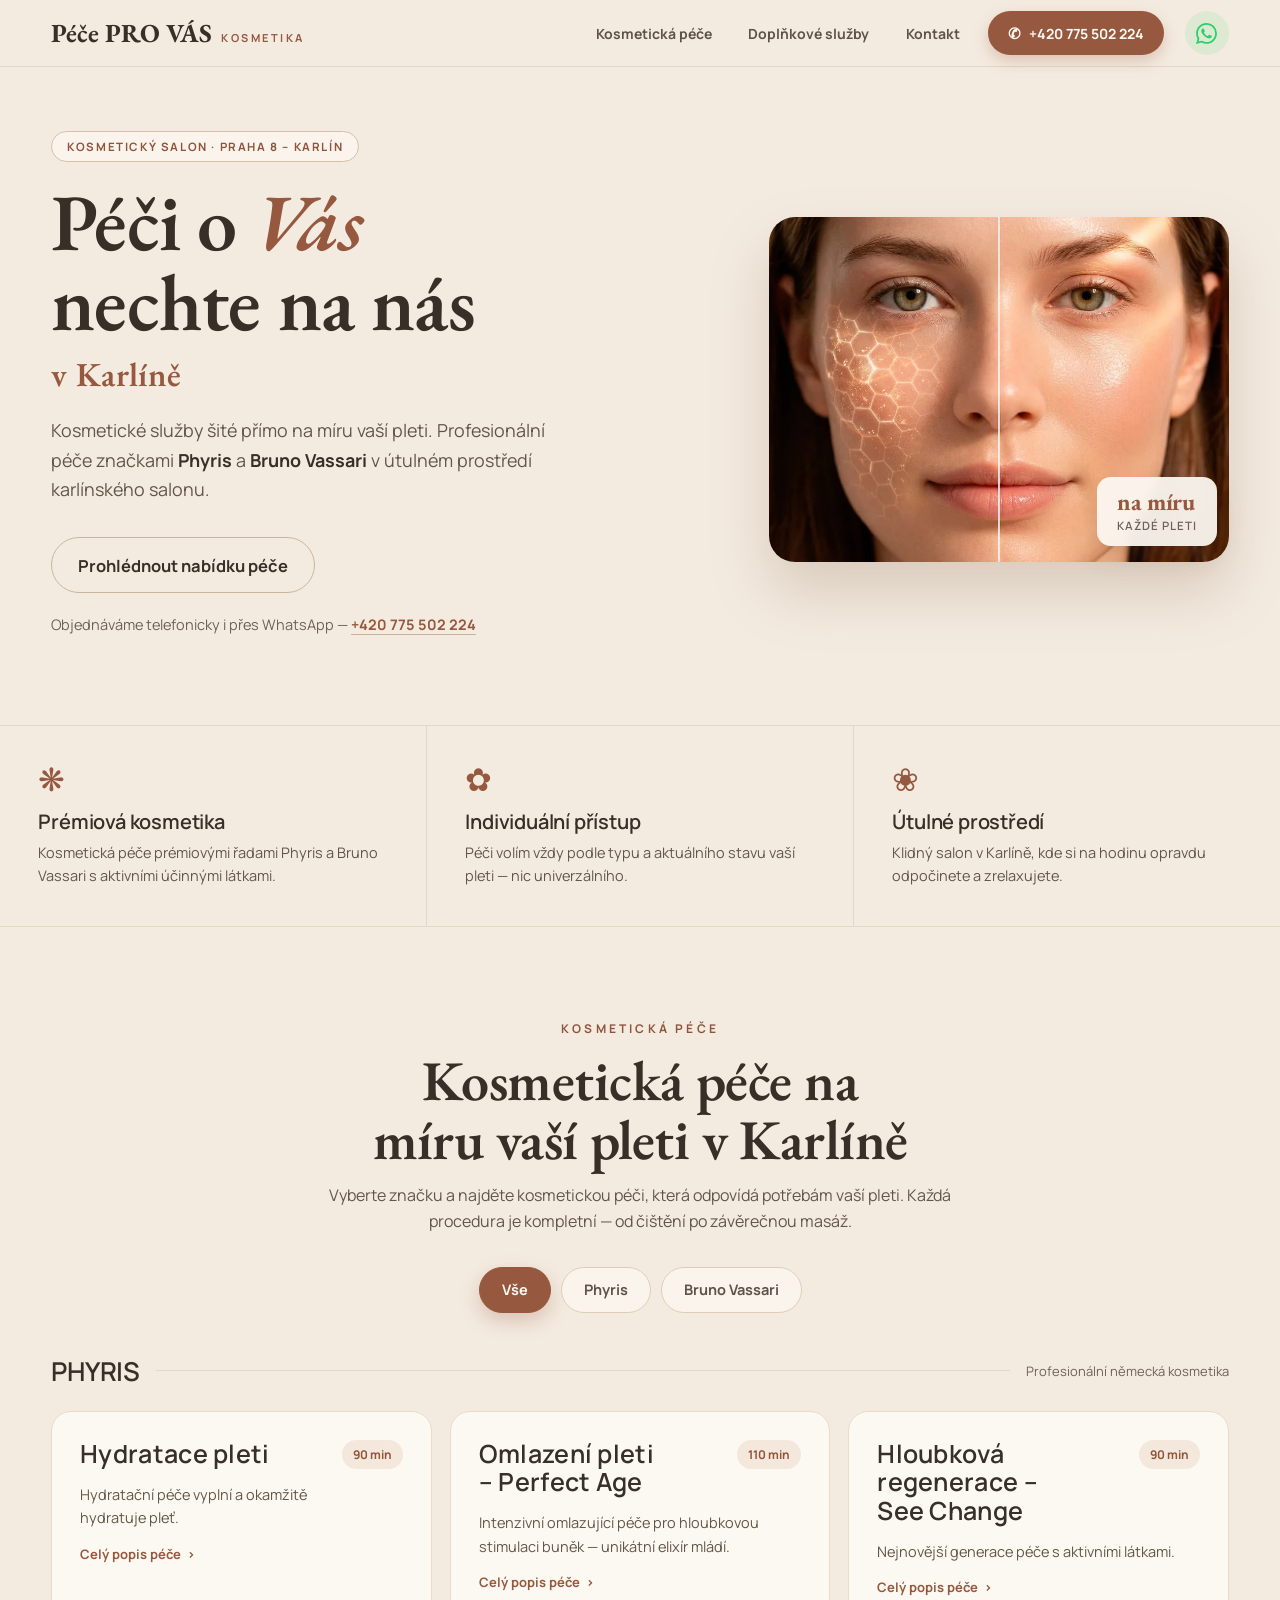
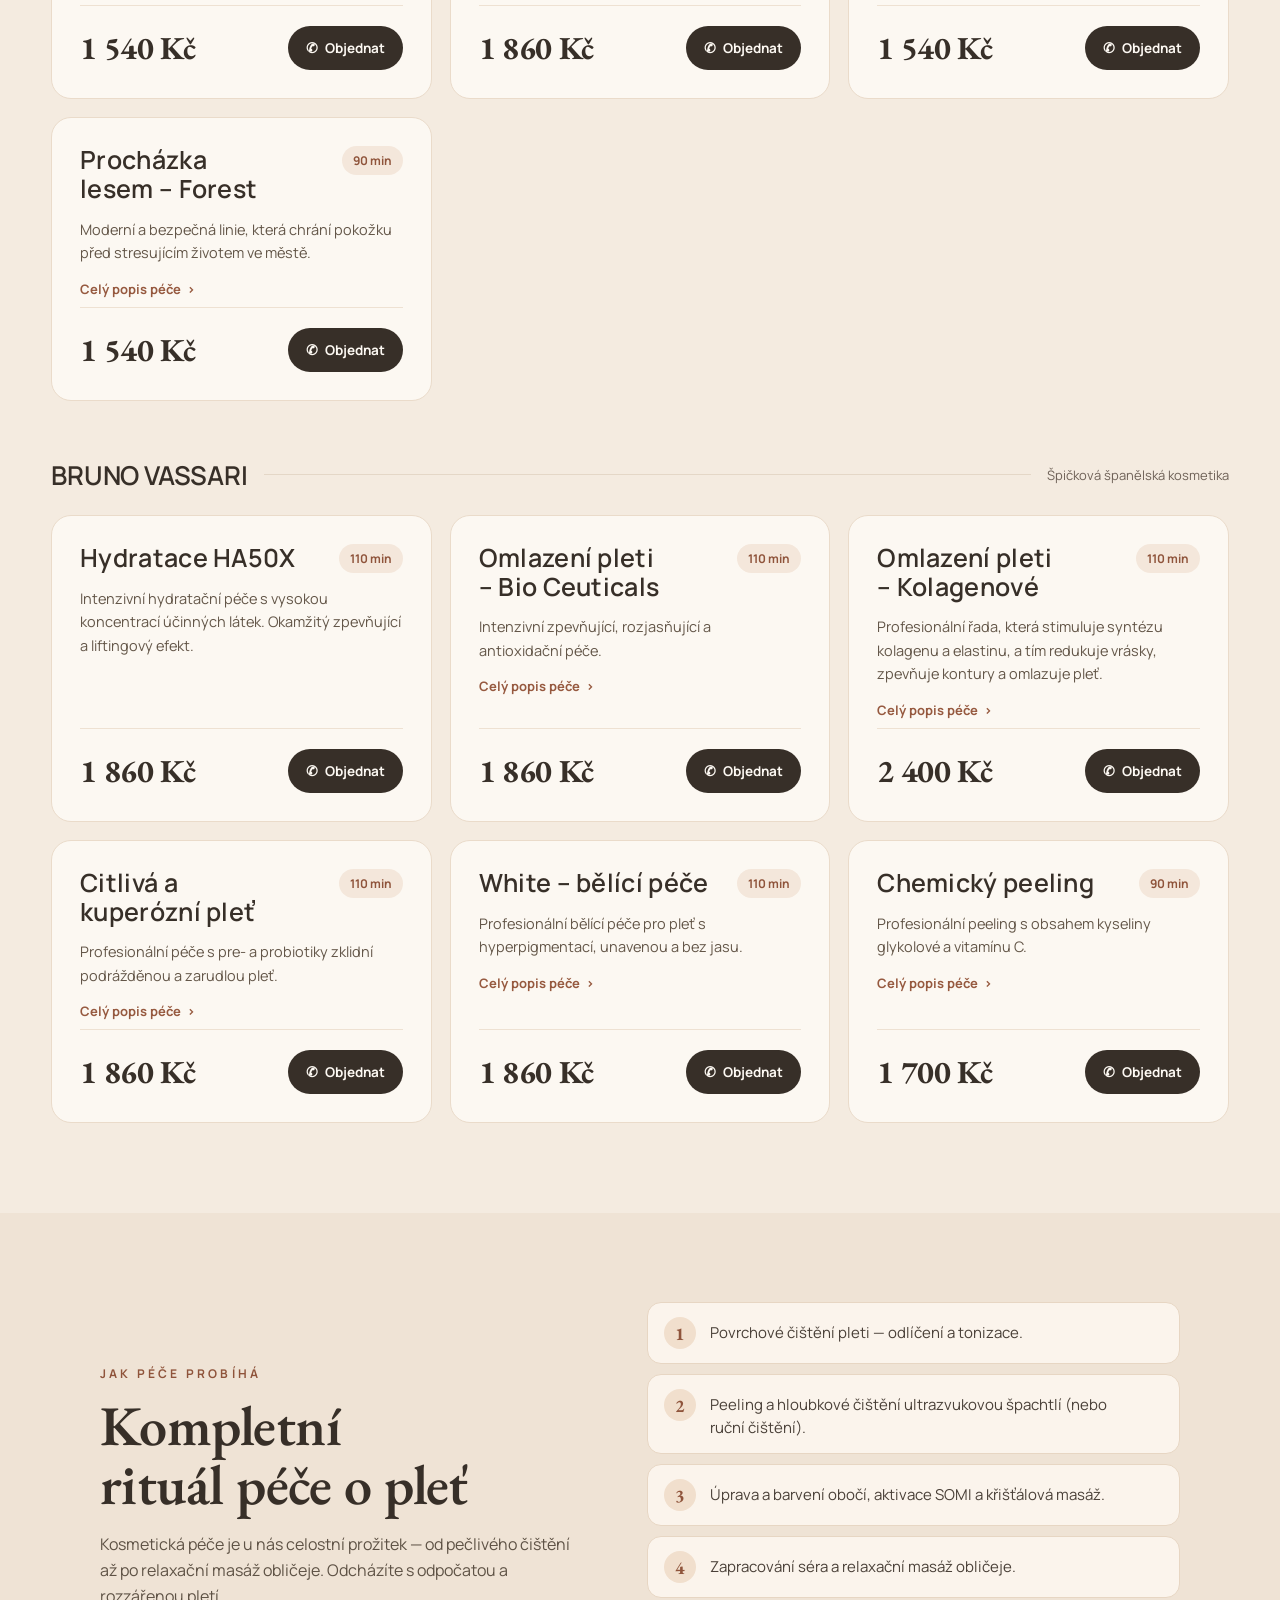
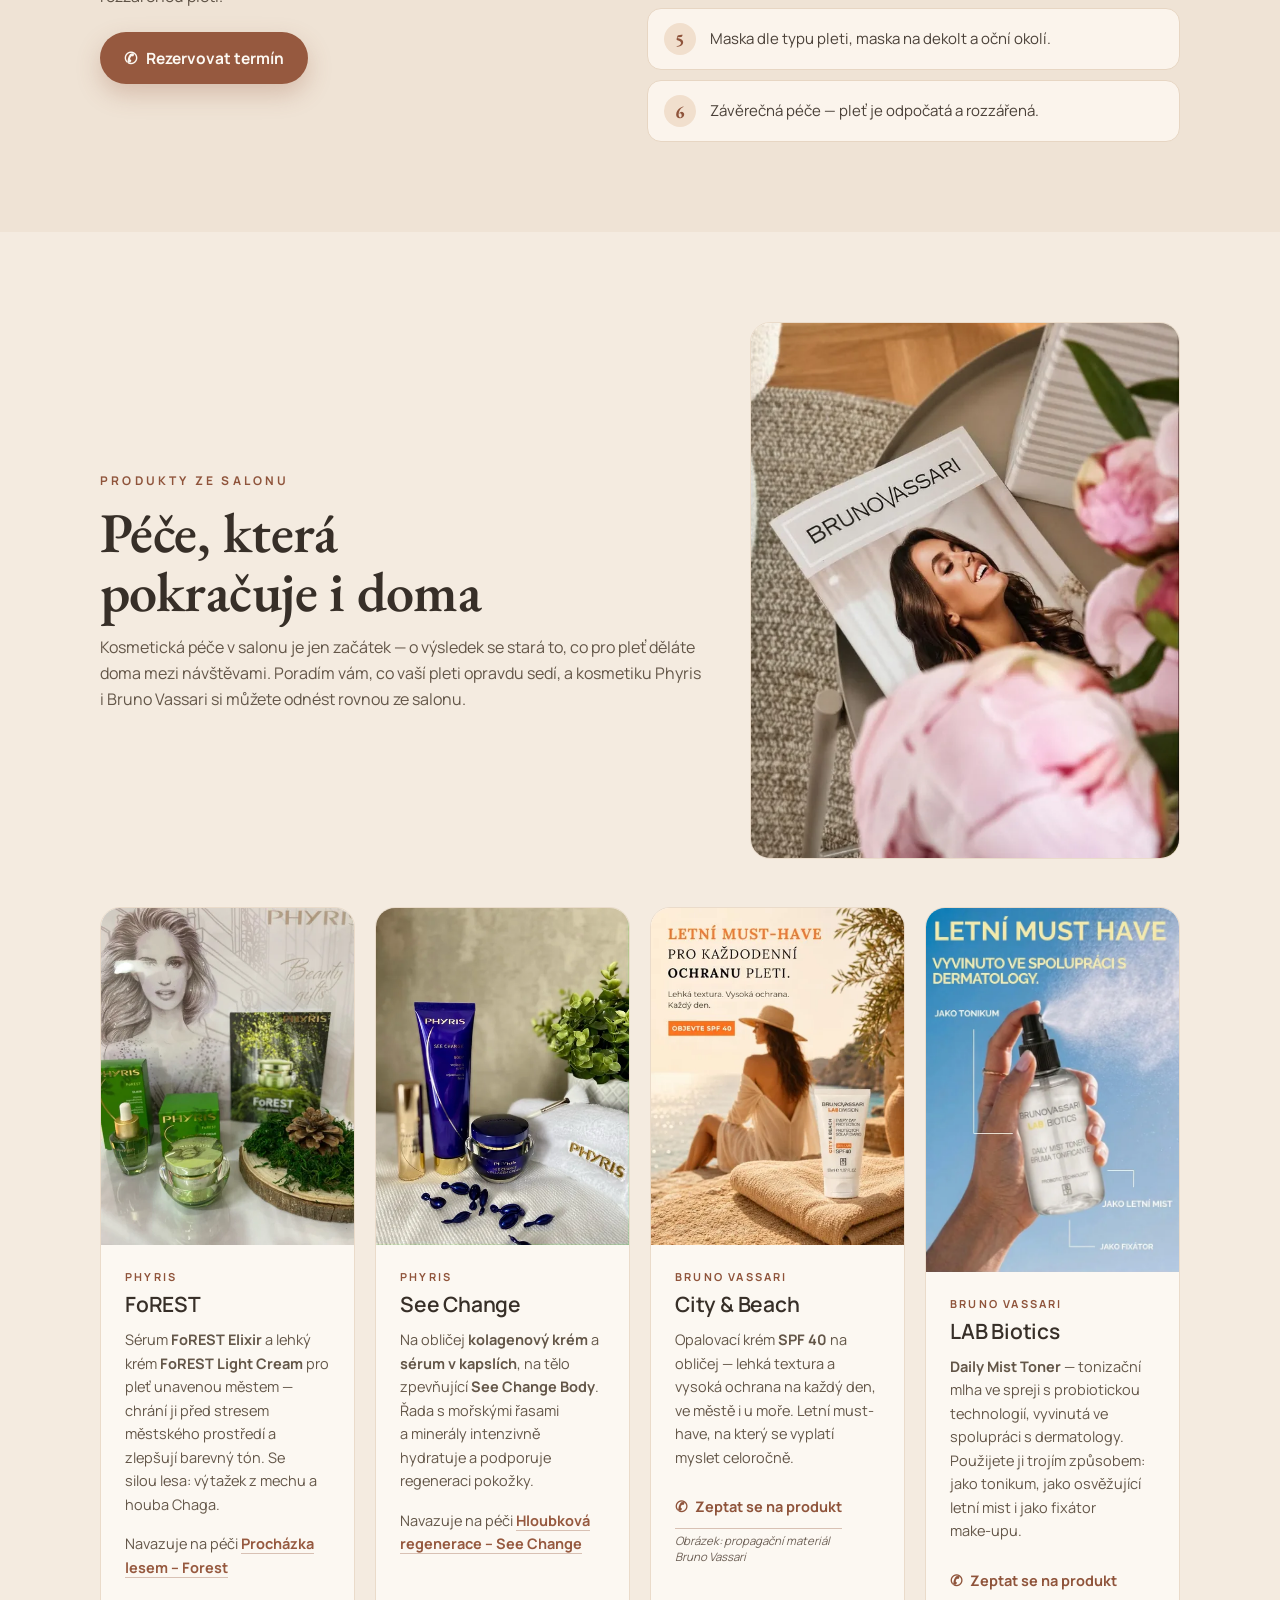
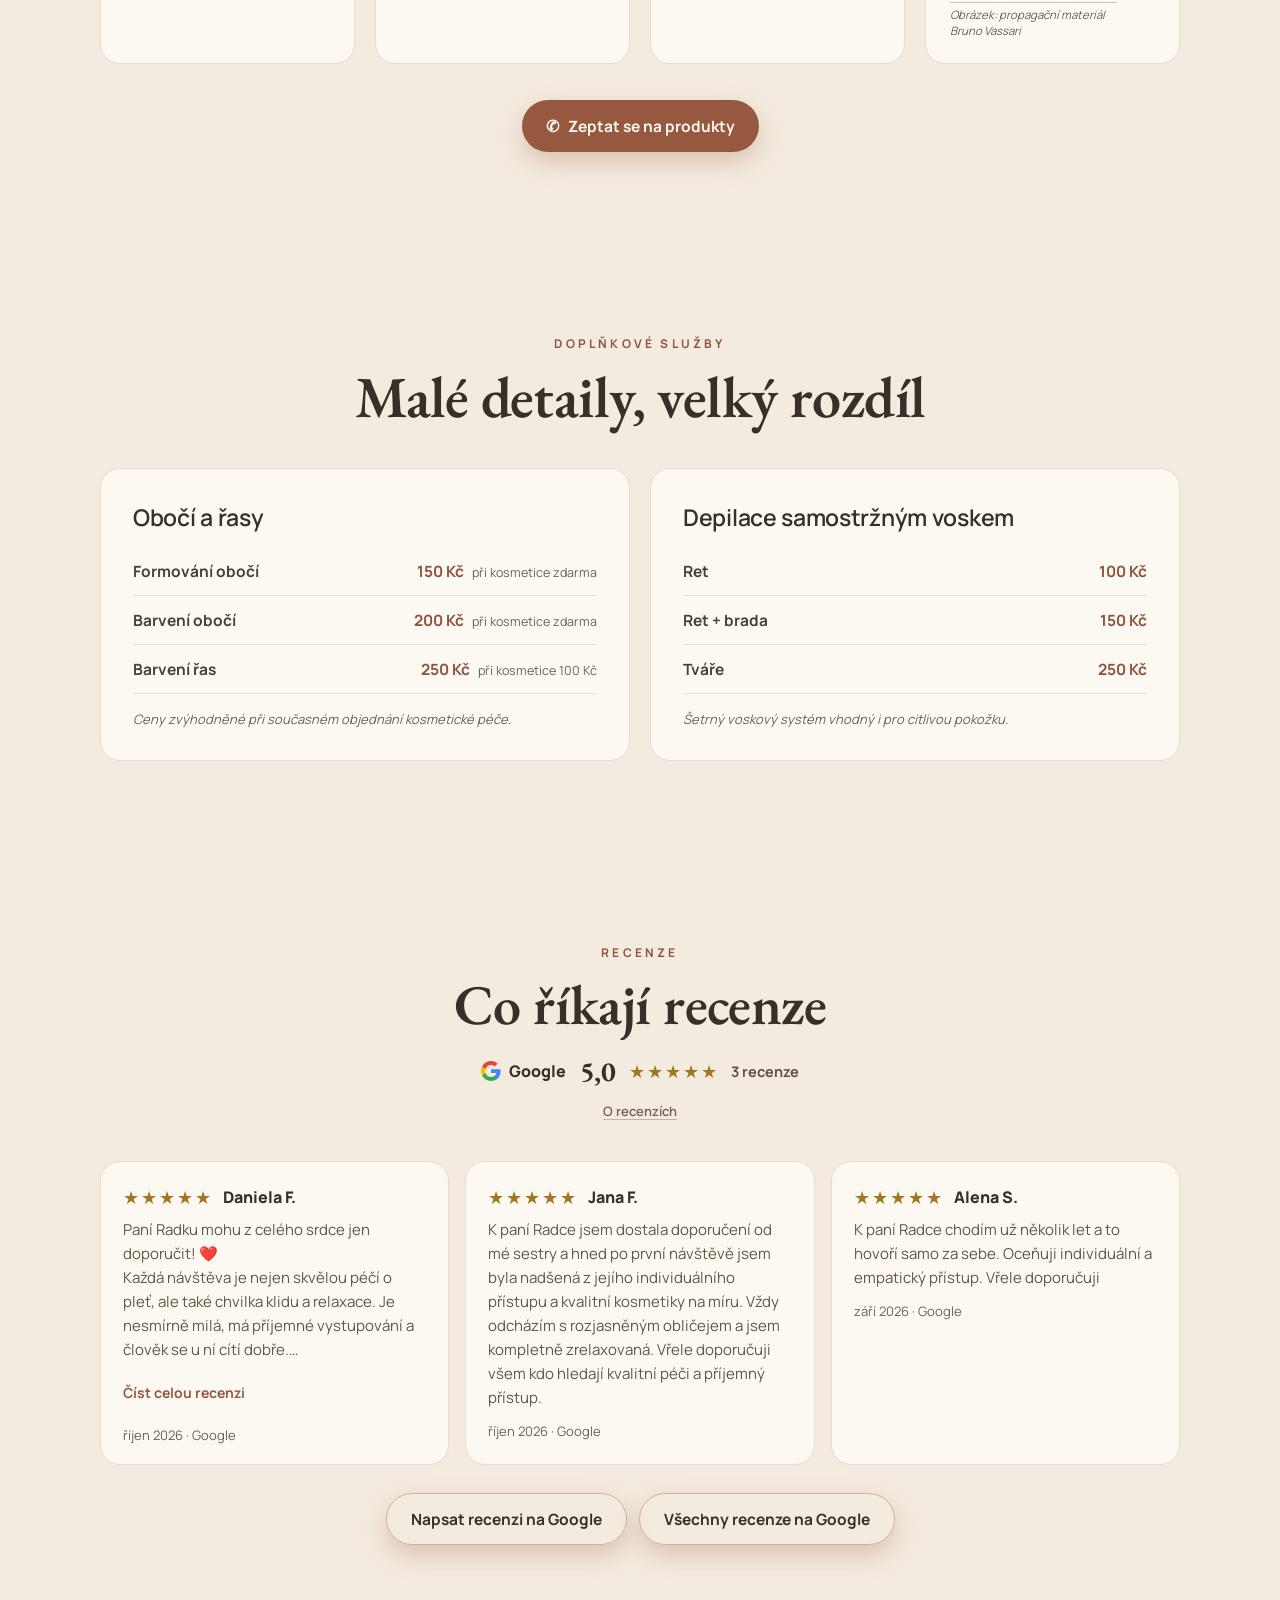
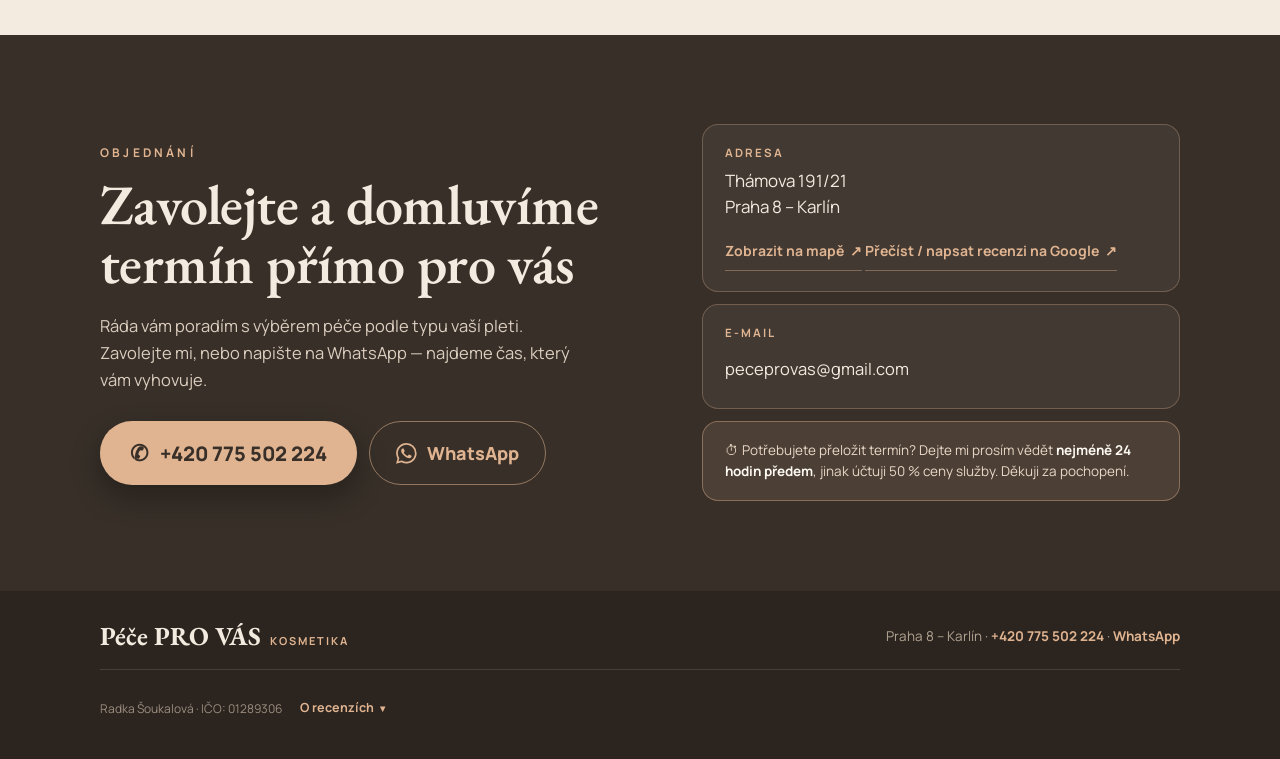
==== commit d84bca66: "Náhled recenze-info: odkaz „O recenzích“ místo poznámky, vysvětlení v <details> v patičce Co-authore" ====
--- a/nahledy/recenze-info/index.html
+++ b/nahledy/recenze-info/index.html
@@ -561,7 +561,28 @@
     min-height: 44px;
   }
   .review-more:hover { color: var(--accent-dark); }
-  .reviews-note { text-align: center; margin: 10px 0 0; font-size: 13px; color: var(--muted); }
+  .reviews-note { text-align: center; margin: 4px 0 0; font-size: 13px; color: var(--muted); }
+  .reviews-info {
+    display: inline-flex; align-items: center; min-height: 44px; padding: 0 12px;
+    color: var(--muted); font-weight: 600;
+    text-decoration: underline; text-decoration-color: rgba(110,97,87,0.4); text-underline-offset: 3px;
+  }
+  .reviews-info:hover { color: var(--ink-soft); text-decoration-color: currentColor; }
+
+  .footer-legal { display: flex; flex-wrap: wrap; align-items: flex-start; gap: 0 18px; }
+  .footer-legal > span { padding: 14px 0; }
+  /* Základ 260 px: na úzkém displeji jde blok hned na vlastní řádek, takže se
+     po otevření neposouvá a text nemá úzký sloupec vedle IČO. */
+  .about-reviews { flex: 1 1 260px; min-width: 0; }
+  .about-reviews summary {
+    display: inline-flex; align-items: center; gap: 6px; min-height: 44px; cursor: pointer;
+    color: var(--accent-light); font-weight: 700; font-size: 12.5px;
+  }
+  .about-reviews summary span { font-size: 10px; transition: transform .2s ease; }
+  .about-reviews[open] summary span { transform: rotate(180deg); }
+  .about-reviews summary:focus-visible { outline-color: var(--accent-light); }
+  .about-reviews p { margin: 0 0 6px; max-width: 64ch; font-size: 13px; line-height: 1.6; color: #C9BAA9; text-wrap: pretty; }
+  .about-reviews p a { color: var(--accent-light); text-decoration: underline; text-underline-offset: 2px; }
   .reviews-more { display: flex; flex-wrap: wrap; justify-content: center; gap: 12px; margin: 28px 0 0; }
 
   /* ===== WhatsApp ===== */
@@ -1081,7 +1102,7 @@
     <h2>Co říkají recenze</h2>
   </div>
   <div class="review-summary" data-summary></div>
-  <p class="reviews-note">Výběr z recenzí na Google. Neověřujeme, zda autoři službu využili.</p>
+  <p class="reviews-note"><a class="reviews-info" href="#o-recenzich" aria-controls="o-recenzich">O recenzích</a></p>
   <div class="review-cards" data-cards></div>
   <p class="reviews-more">
     <a class="btn btn-outline btn-process" href="https://search.google.com/local/writereview?placeid=ChIJ10bNiKSUC0cRYVidi0JsOM4" target="_blank" rel="noopener">Napsat recenzi na Google</a>
@@ -1133,7 +1154,13 @@
     </div>
     <div class="footer-meta">Praha 8 – Karlín · <a href="tel:+420775502224">+420 775 502 224</a> · <a href="https://wa.me/420775502224" target="_blank" rel="noopener">WhatsApp</a></div>
   </div>
-  <div class="footer-legal">Radka Šoukalová · IČO: 01289306</div>
+  <div class="footer-legal">
+    <span>Radka Šoukalová · IČO: 01289306</span>
+    <details id="o-recenzich" class="about-reviews">
+      <summary>O recenzích <span aria-hidden="true">▾</span></summary>
+      <p>Zobrazujeme výběr recenzí z Google. Autorky jsou naše klientky, které osobně známe; jinak recenze neověřujeme. Jména zkracujeme na křestní jméno a iniciálu příjmení. Pokud si nepřejete, aby zde byla vaše recenze, <a href="mailto:peceprovas@gmail.com">napište nám</a> a hned ji odstraníme.</p>
+    </details>
+  </div>
 </footer>
 
 <div class="floating-bar">
@@ -1229,6 +1256,32 @@
     rail.addEventListener('scroll', mark, { passive: true });
     window.addEventListener('resize', build);
     build();
+  })();
+
+  /* „O recenzích“: odkaz u recenzí otevře vysvětlení v patičce a dojede k němu.
+     Bez JS zbývá obyčejná kotva #o-recenzich (blok je zavřený, ale na očích). */
+  (function () {
+    var box = document.getElementById('o-recenzich');
+    if (!box) return;
+    var klidnyRezim = window.matchMedia('(prefers-reduced-motion: reduce)');
+
+    function ukaz(posun) {
+      box.open = true;
+      if (posun) box.scrollIntoView({ behavior: klidnyRezim.matches ? 'auto' : 'smooth', block: 'start' });
+      box.querySelector('summary').focus({ preventScroll: true });
+    }
+
+    document.querySelectorAll('a[href="#o-recenzich"]').forEach(function (a) {
+      a.addEventListener('click', function (e) {
+        e.preventDefault();
+        if (history.replaceState) history.replaceState(null, '', '#o-recenzich');
+        ukaz(true);
+      });
+    });
+    if (location.hash === '#o-recenzich') ukaz(false);
+    window.addEventListener('hashchange', function () {
+      if (location.hash === '#o-recenzich') ukaz(true);
+    });
   })();
 </script>
 
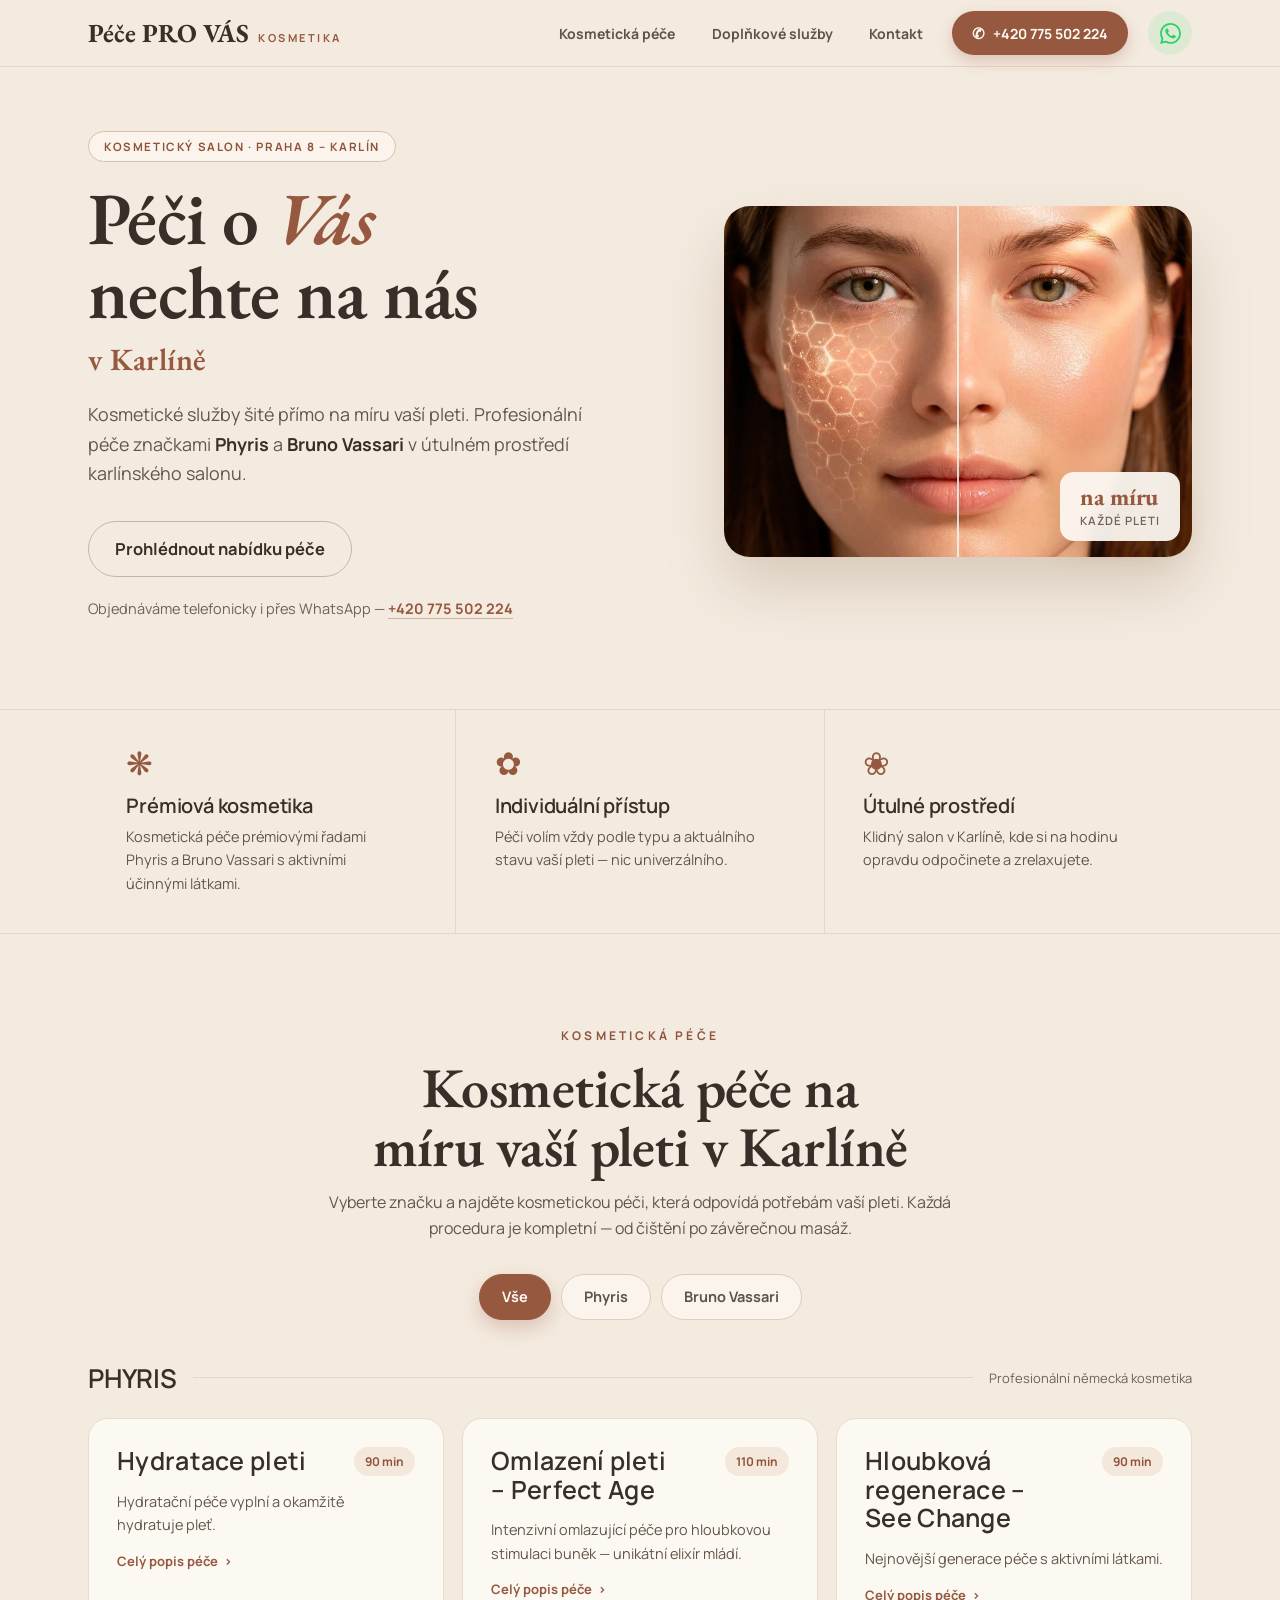
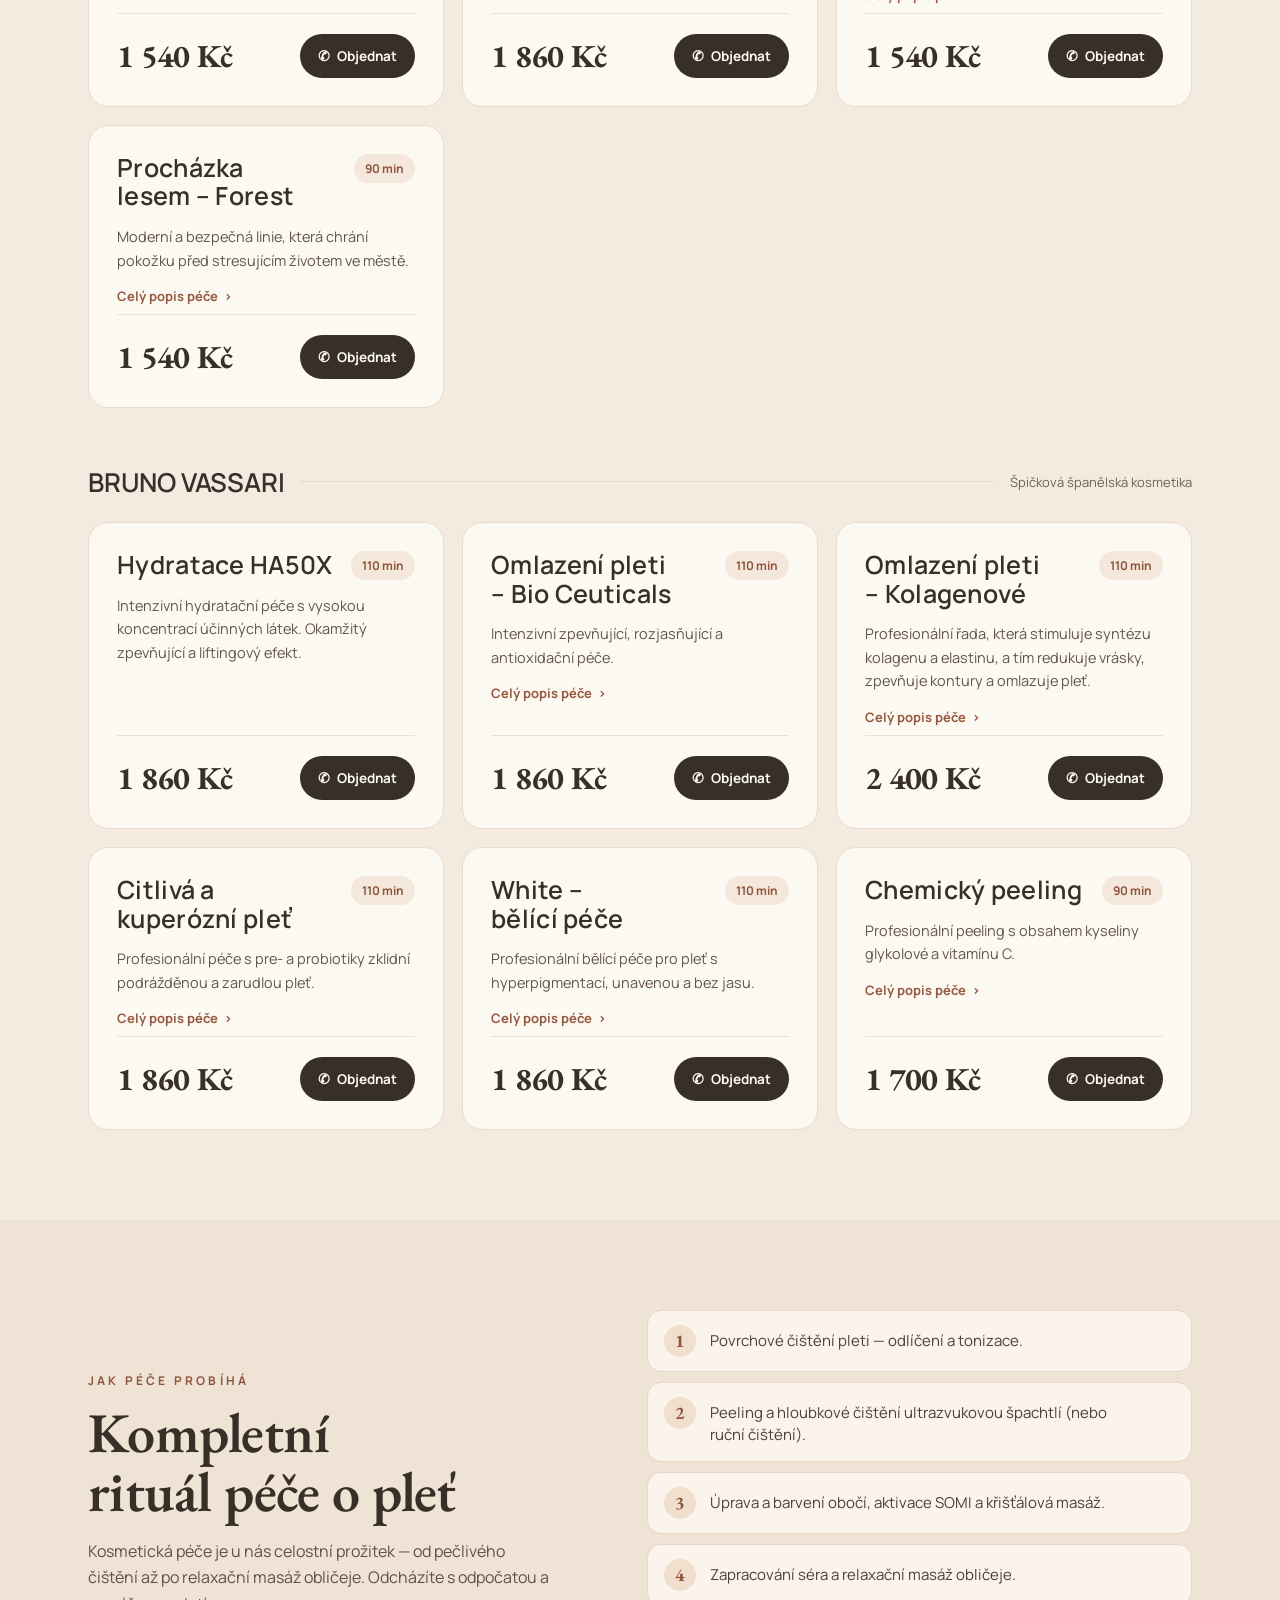
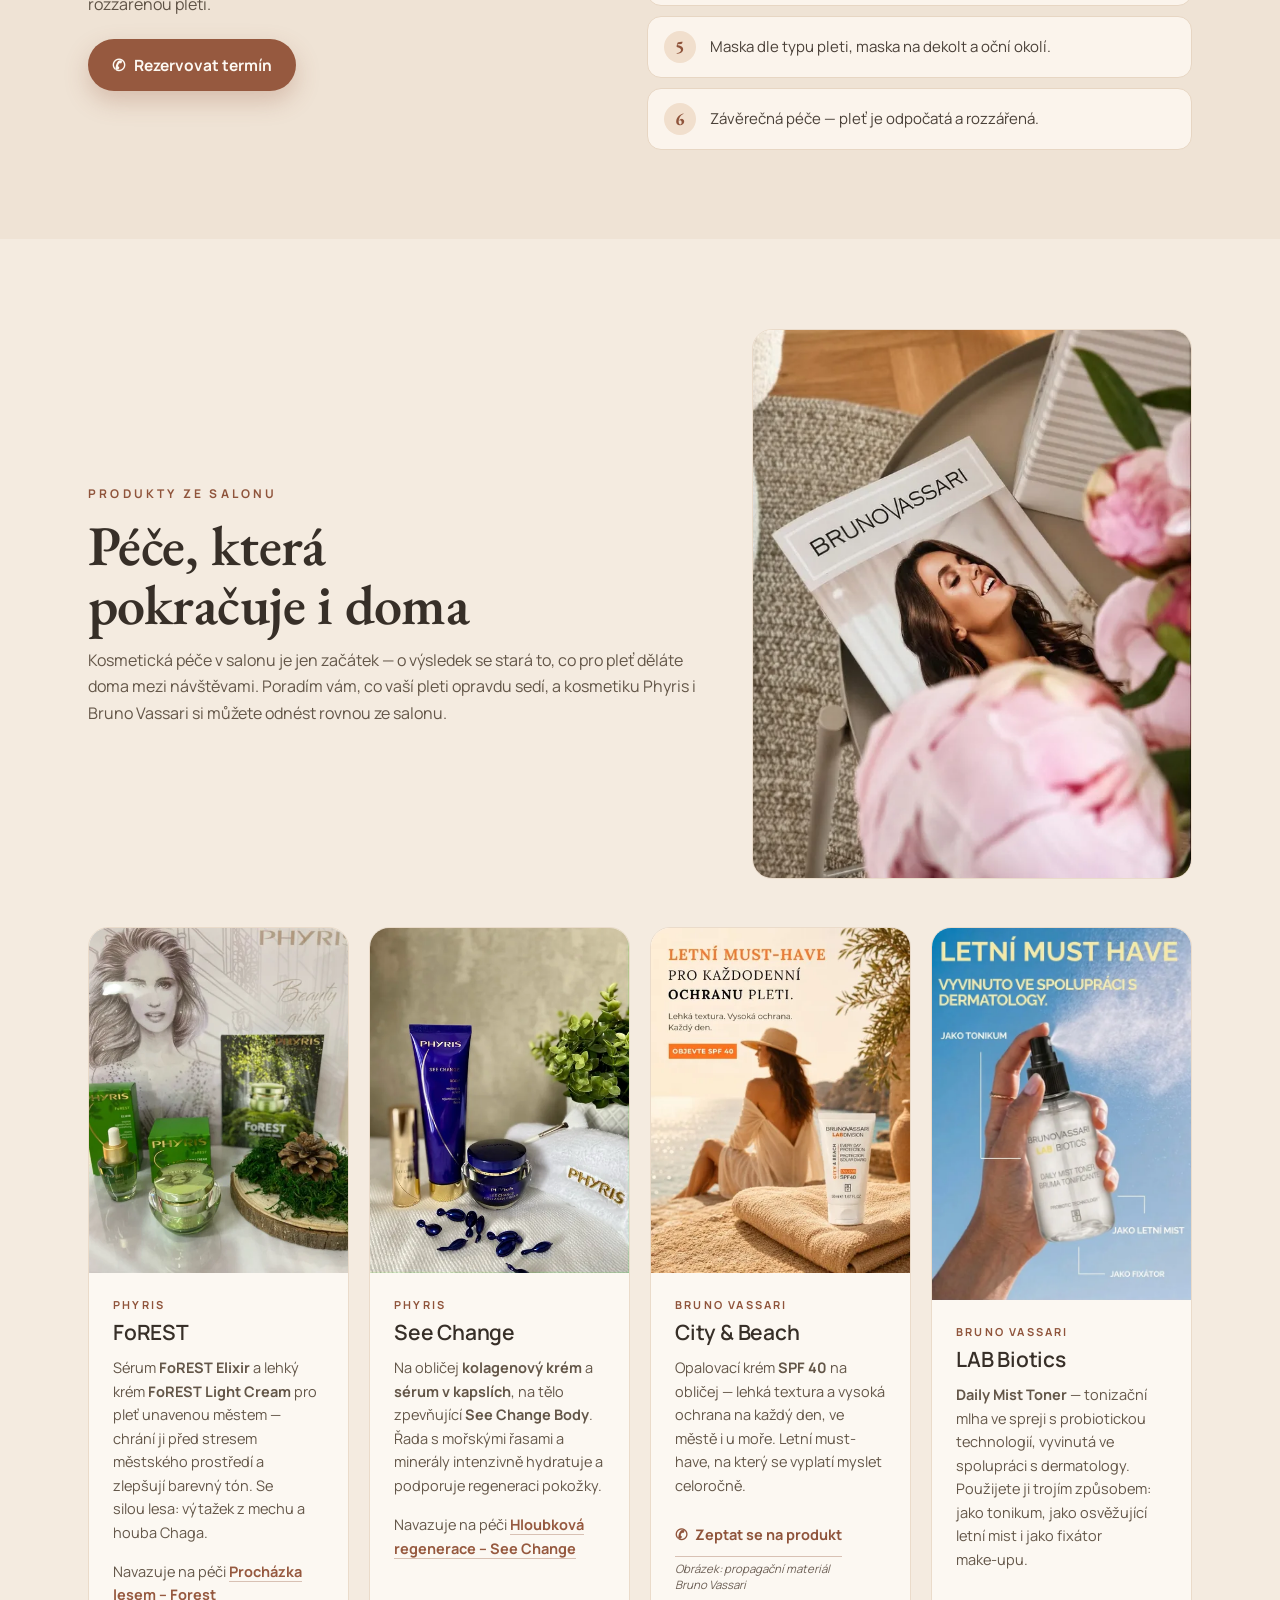
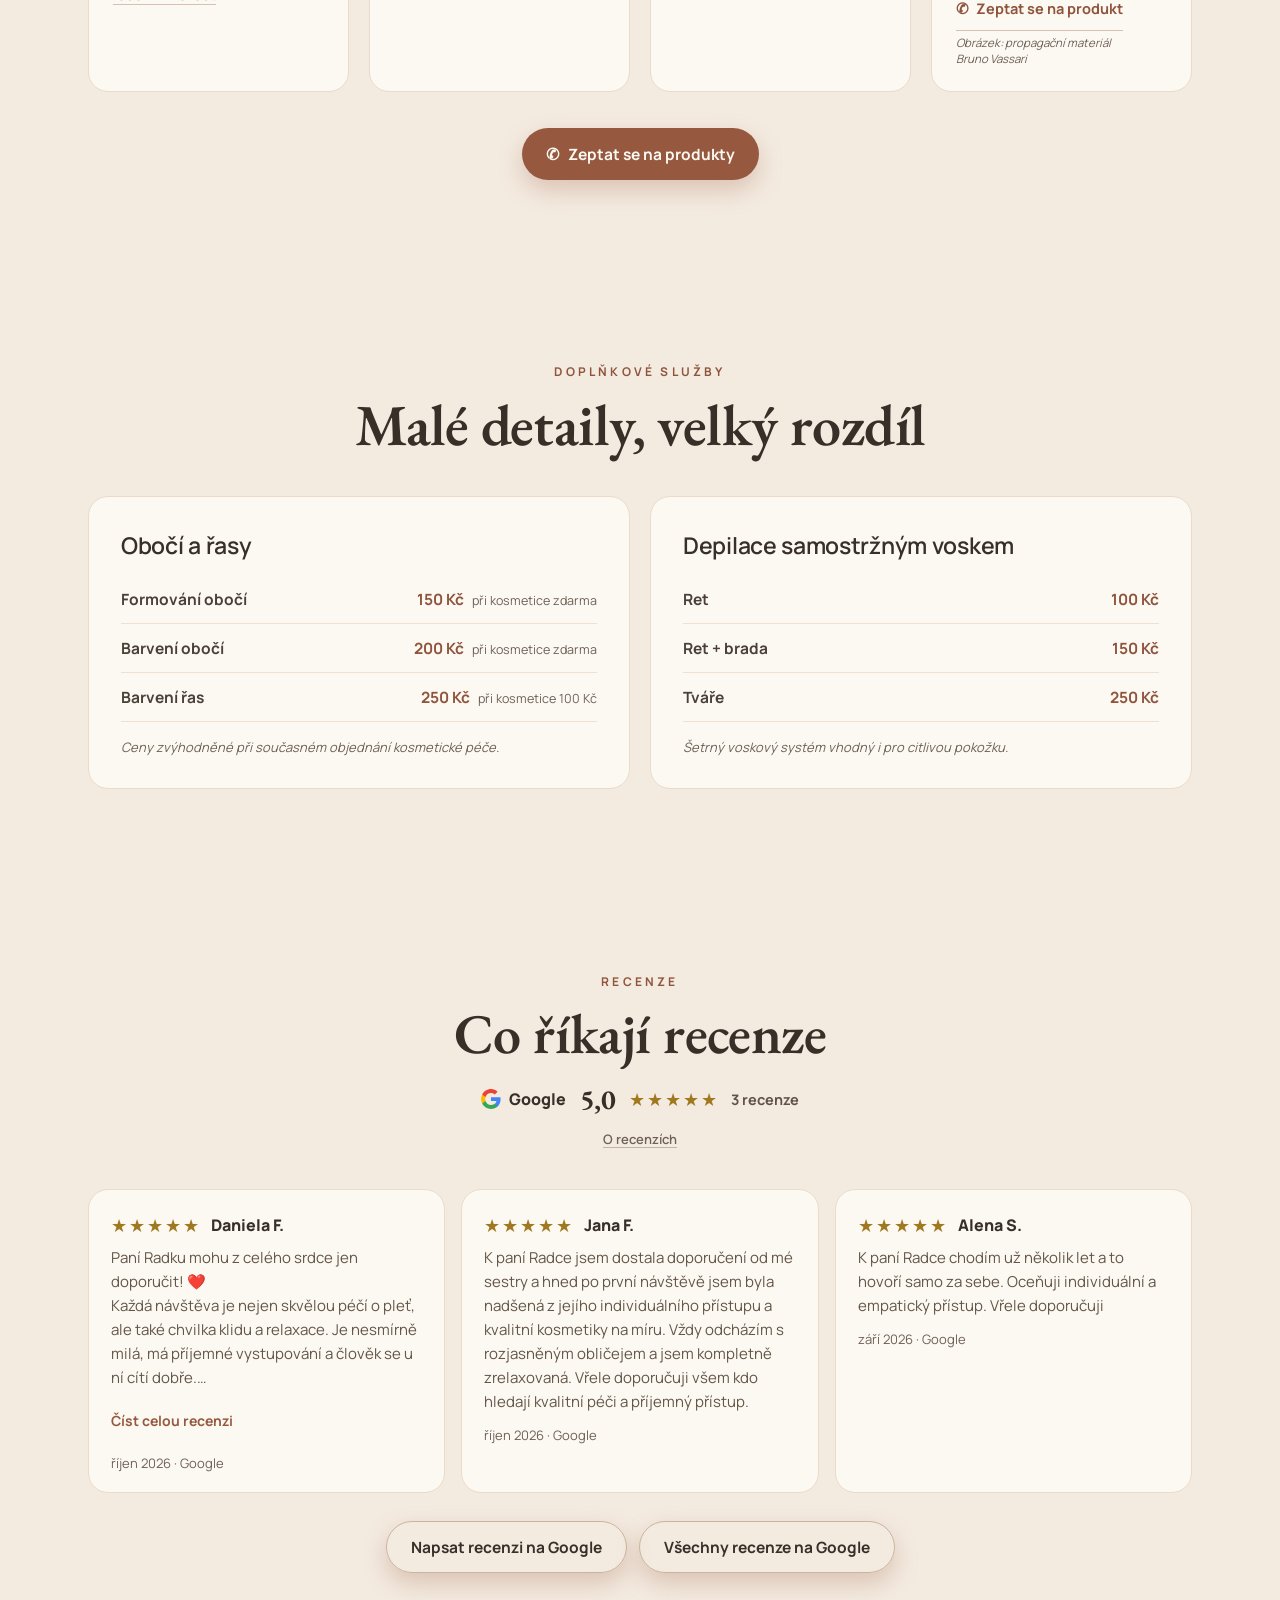
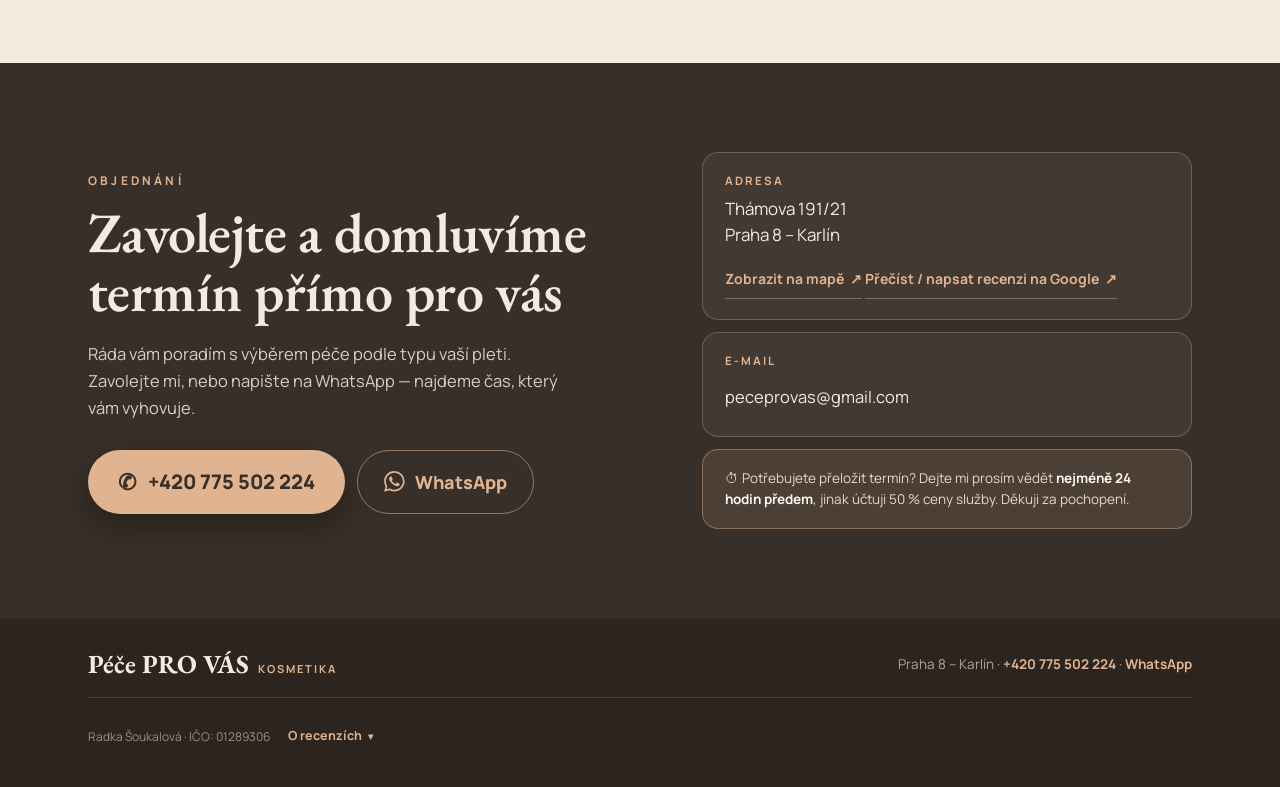
==== commit 274b0e75: "Náhled recenze-info: společný kontejner 1200 px od 768 px, hero grid 1.1fr/0.9fr, H1 clamp Co-author" ====
--- a/nahledy/recenze-info/index.html
+++ b/nahledy/recenze-info/index.html
@@ -78,7 +78,7 @@
 </script>
 <link rel="preconnect" href="https://fonts.googleapis.com">
 <link rel="preconnect" href="https://fonts.gstatic.com" crossorigin>
-<link rel="preload" as="image" type="image/webp" href="../../Fotky/main-800.webp" imagesrcset="../../Fotky/main-800.webp 800w, ../../Fotky/main-1600.webp 1600w" imagesizes="(max-width: 900px) calc(100vw - 32px), 560px">
+<link rel="preload" as="image" type="image/webp" href="../../Fotky/main-800.webp" imagesrcset="../../Fotky/main-800.webp 800w, ../../Fotky/main-1600.webp 1600w" imagesizes="(max-width: 900px) calc(100vw - 32px), 520px">
 <link href="https://fonts.googleapis.com/css2?family=EB+Garamond:ital,wght@0,500;0,600;0,700;1,500;1,600&family=Manrope:wght@400;500;600;700;800&display=swap" rel="stylesheet">
 <style>
   :root {
@@ -657,6 +657,30 @@
   .brandmark .name, .footer-inner .name { font-size: clamp(22px, 4.4vw, 26px); font-weight: 700; letter-spacing: 0; }
   .price { font-size: 32px; font-weight: 700; }
   .eyebrow { letter-spacing: 3.2px; }
+
+  /* ===== Společný kontejner od 768 px =====
+     1200 px včetně odsazení, na střed. Pruhy s pozadím (hlavička, rituál,
+     kontakt, patička) zůstávají přes celou šířku — kontejner tvoří odsazení
+     --pad-x, ne obalový prvek. Pod 768 px platí původní hodnoty. */
+  @media (min-width: 768px) {
+    :root {
+      --pad: clamp(20px, 5vw, 48px);
+      --pad-x: max(var(--pad), calc((100% - 1200px) / 2 + var(--pad)));
+    }
+    .topbar, .hero, .section, .process, .contact, footer { padding-inline: var(--pad-x); }
+    /* Mezery mezi kartami jsou podklad gridu; content-box ho drží jen pod
+       kartami, odsazení po stranách má barvu stránky. */
+    .values { padding-inline: var(--pad-x); background-clip: content-box; }
+    .treatments, .products-head, .products, .extras, .process-inner,
+    .contact-inner, .review-cards, .footer-inner, .footer-legal { max-width: none; }
+
+    .hero {
+      display: grid; grid-template-columns: minmax(0, 1.1fr) minmax(0, 0.9fr);
+      gap: clamp(32px, 5vw, 80px);
+    }
+    .hero-media { max-width: 520px; margin: 0; justify-self: end; }
+    .hero-copy h1 { font-size: clamp(2.5rem, 4.5vw + 1rem, 5rem); }
+  }
 </style>
 </head>
 <body>
@@ -714,7 +738,7 @@
   <div class="hero-media">
     <div class="hero-photo">
       <picture>
-        <source type="image/webp" srcset="../../Fotky/main-800.webp 800w, ../../Fotky/main-1600.webp 1600w" sizes="(max-width: 900px) calc(100vw - 32px), 560px">
+        <source type="image/webp" srcset="../../Fotky/main-800.webp 800w, ../../Fotky/main-1600.webp 1600w" sizes="(max-width: 900px) calc(100vw - 32px), 520px">
         <img src="../../Fotky/main.JPG" alt="Detail pleti — vlevo stav před návštěvou salonu, vpravo po ní" width="2048" height="1530" fetchpriority="high" decoding="async">
       </picture>
       <div class="hero-badge">
